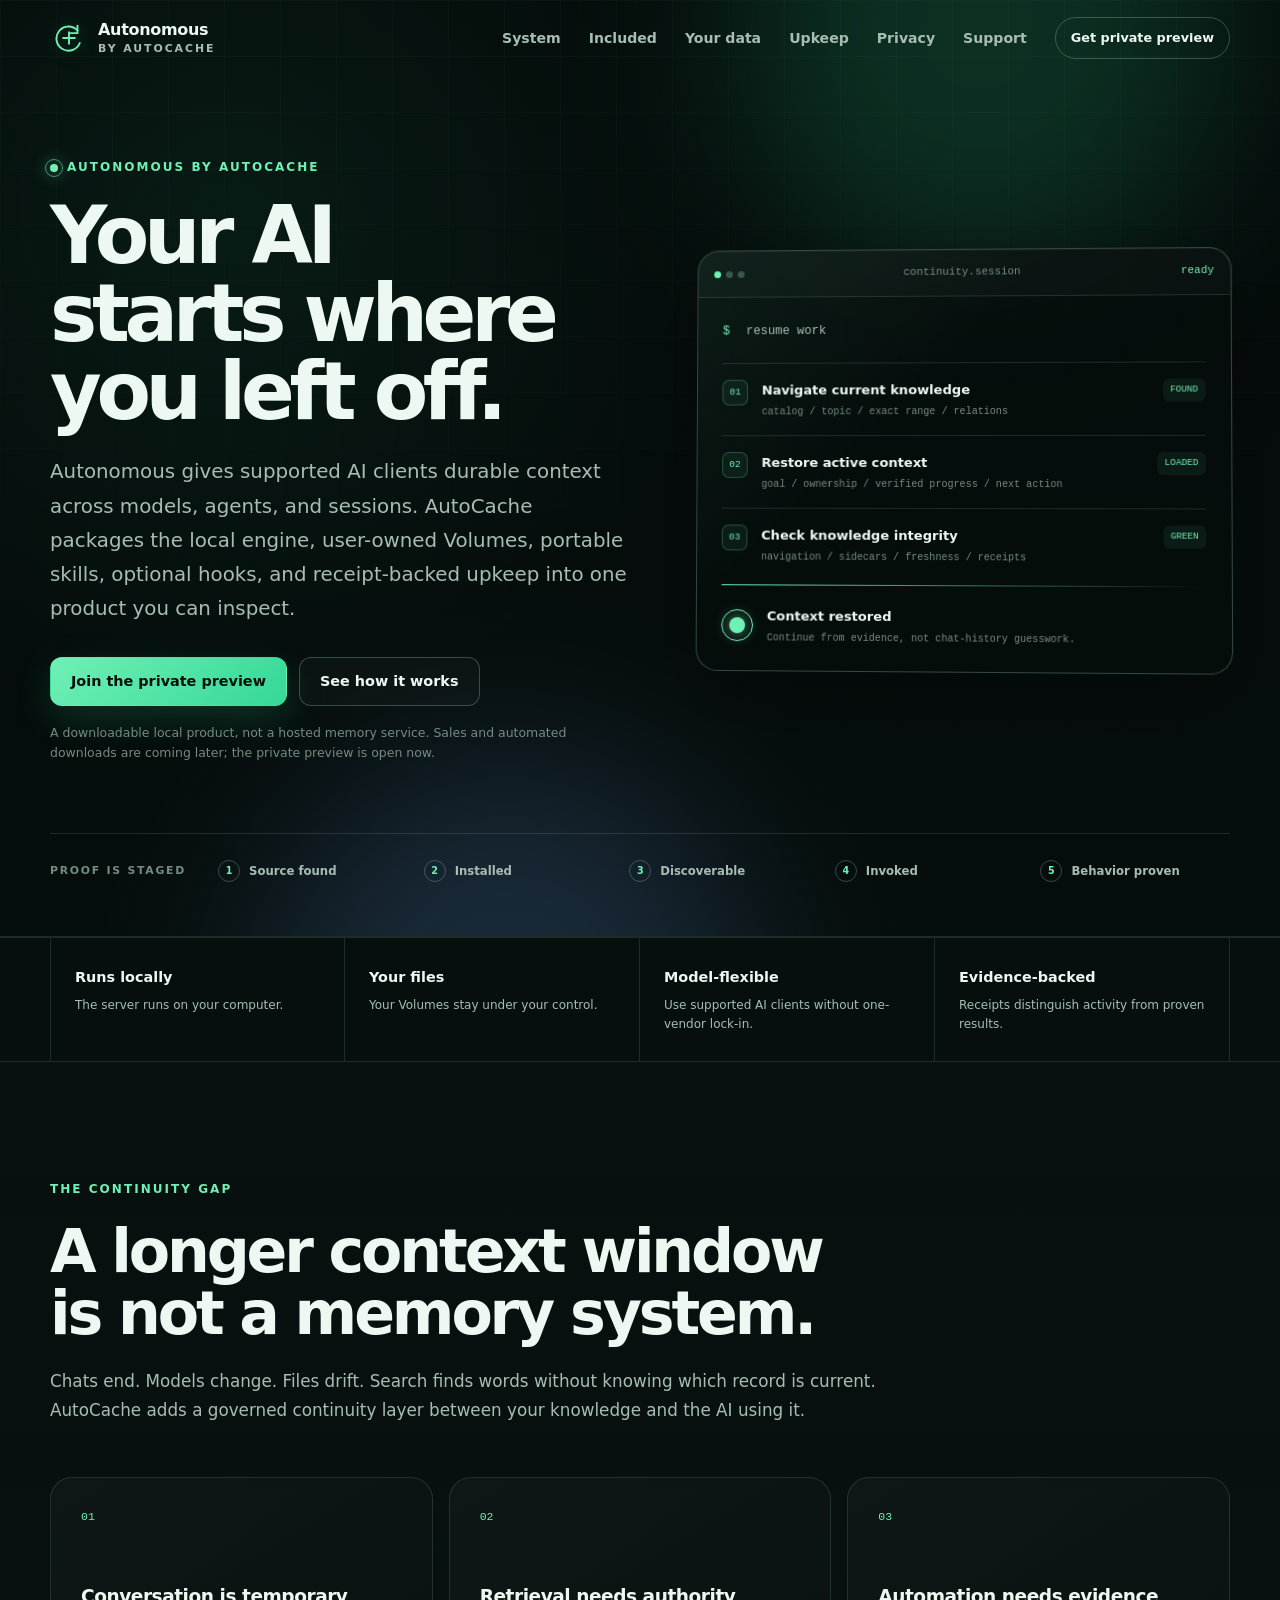
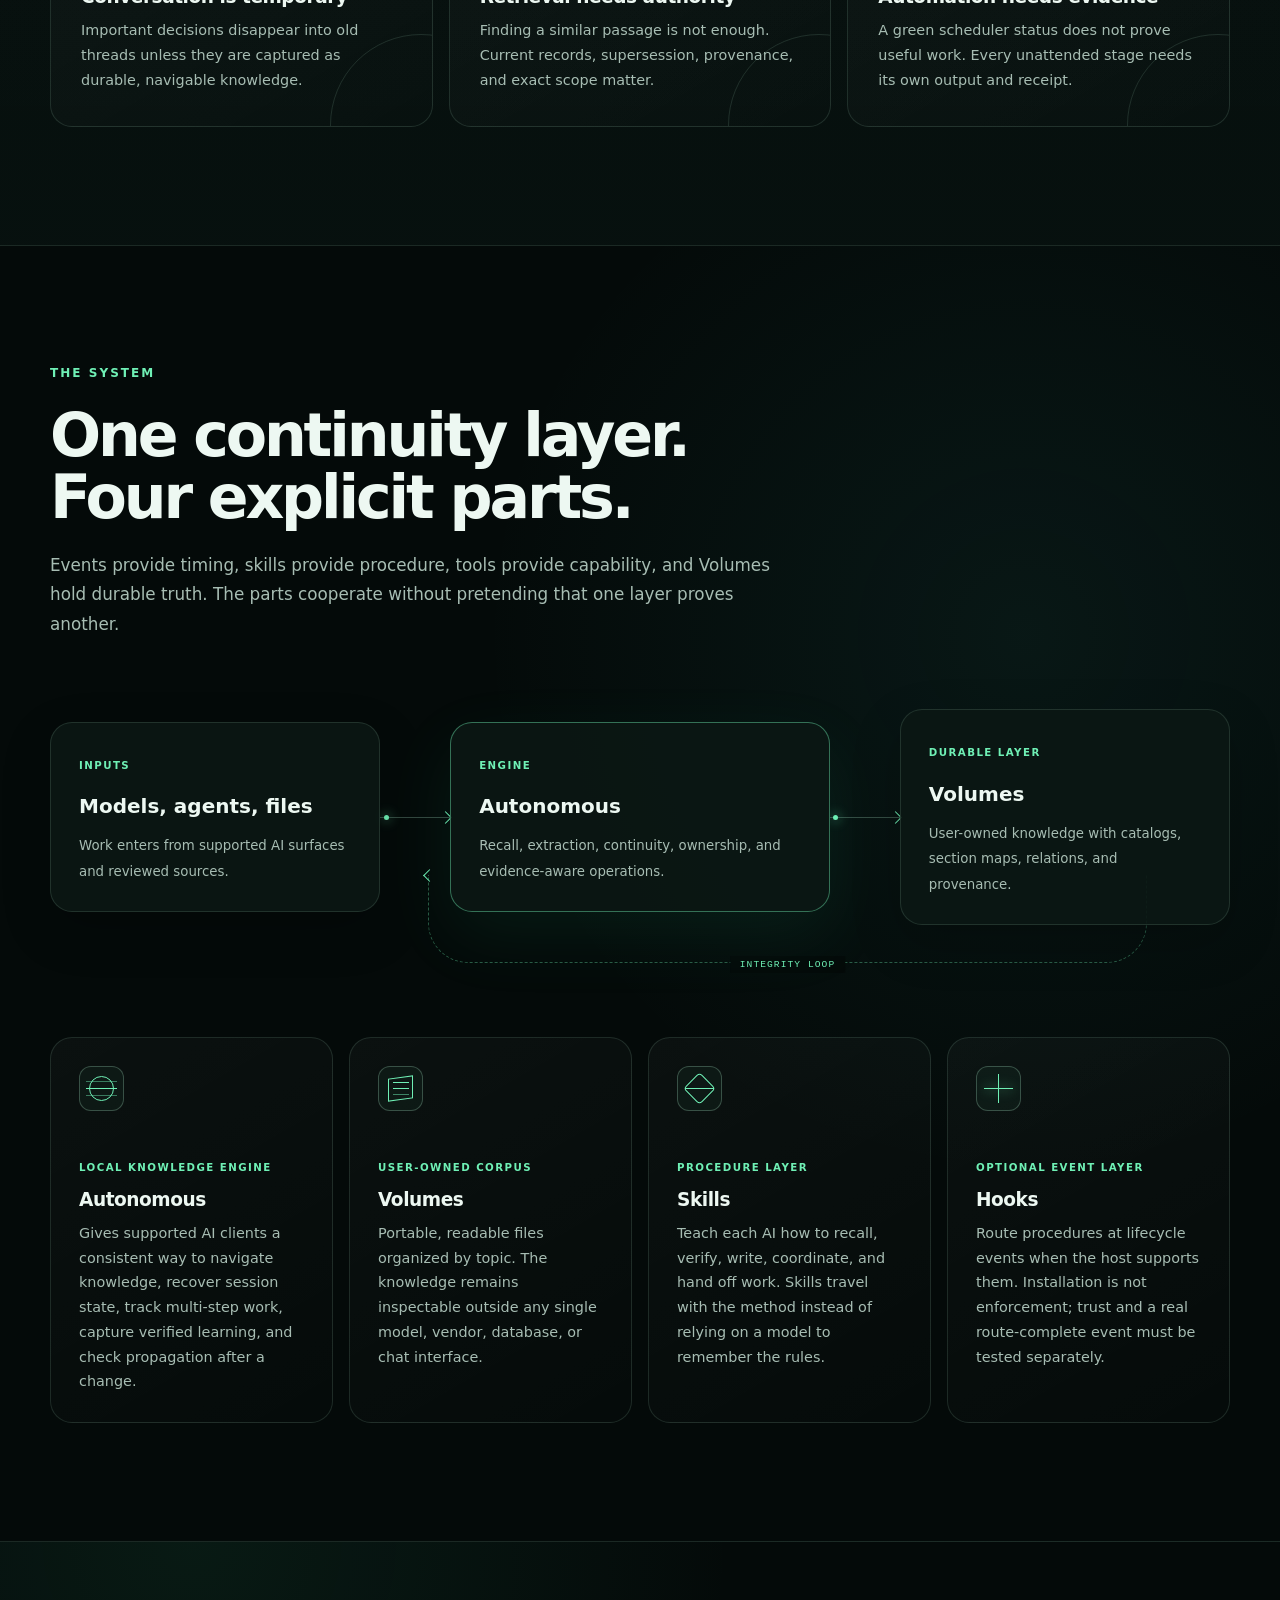
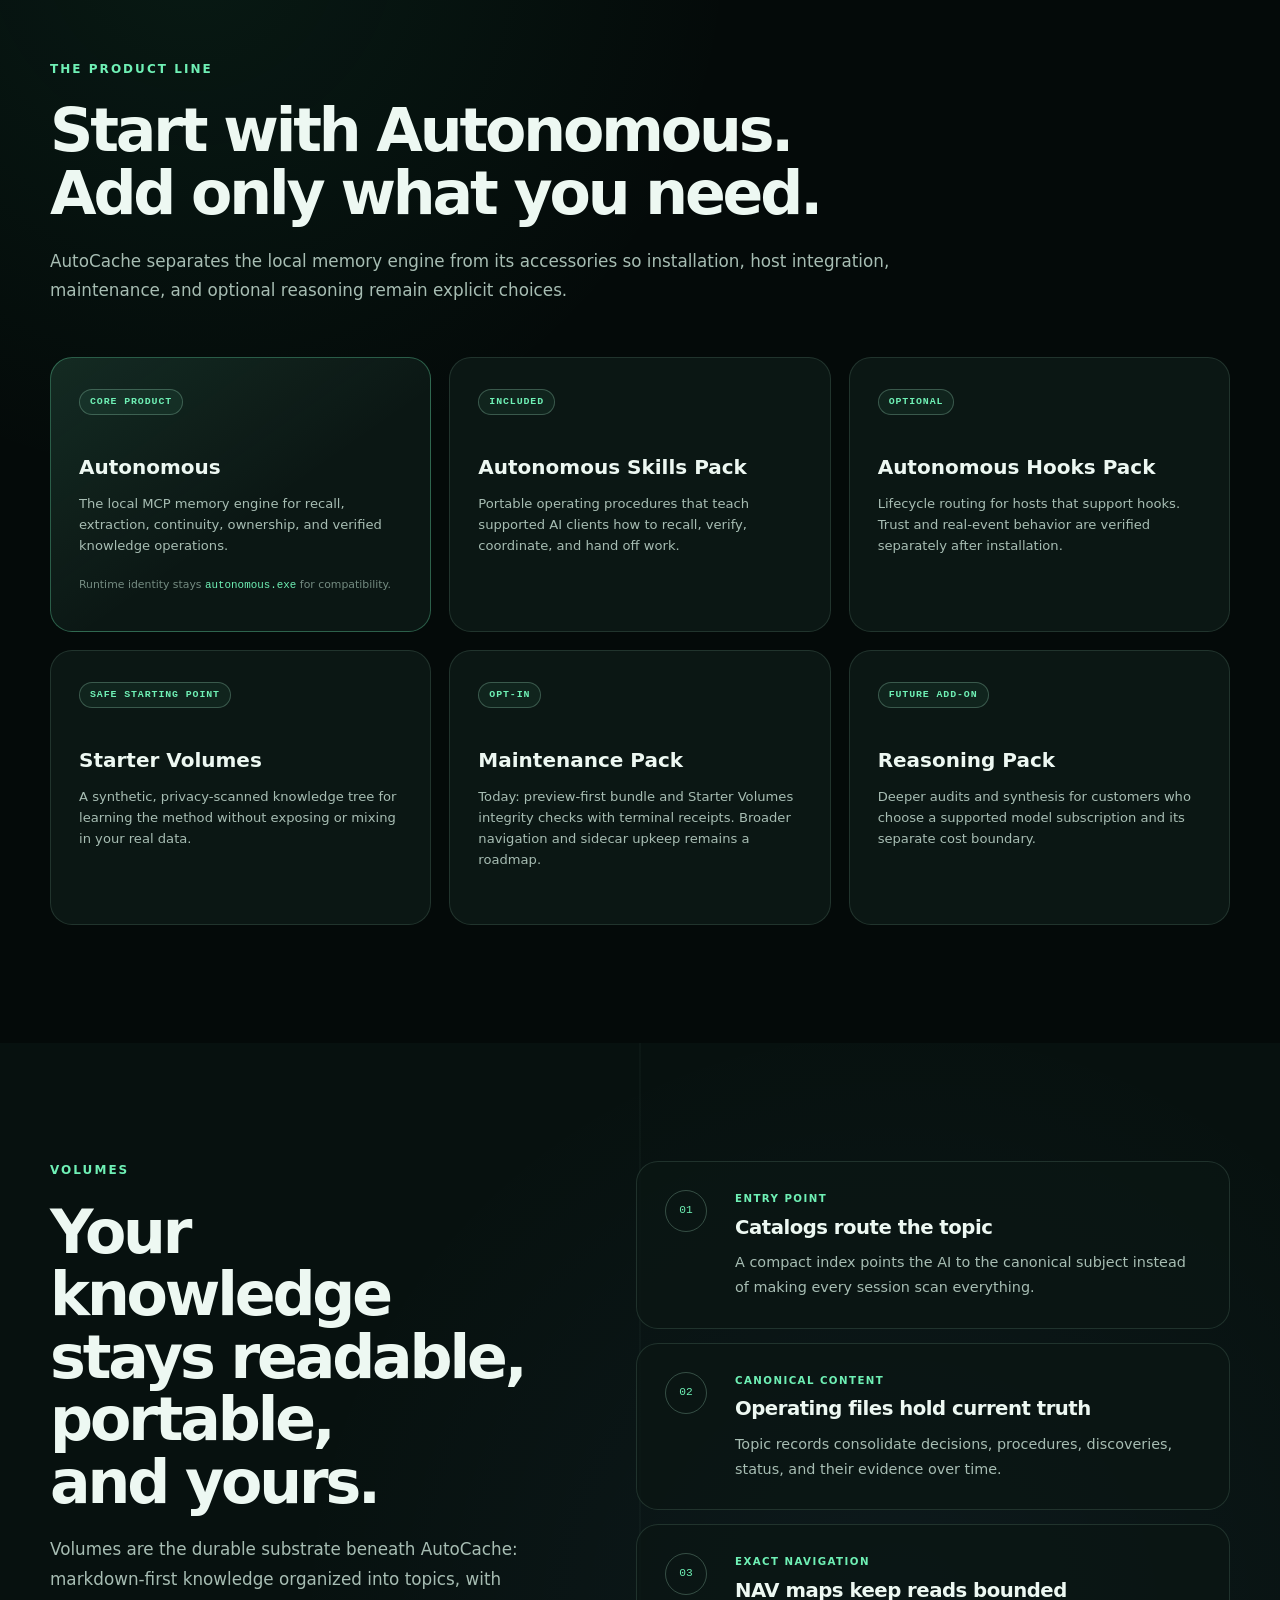
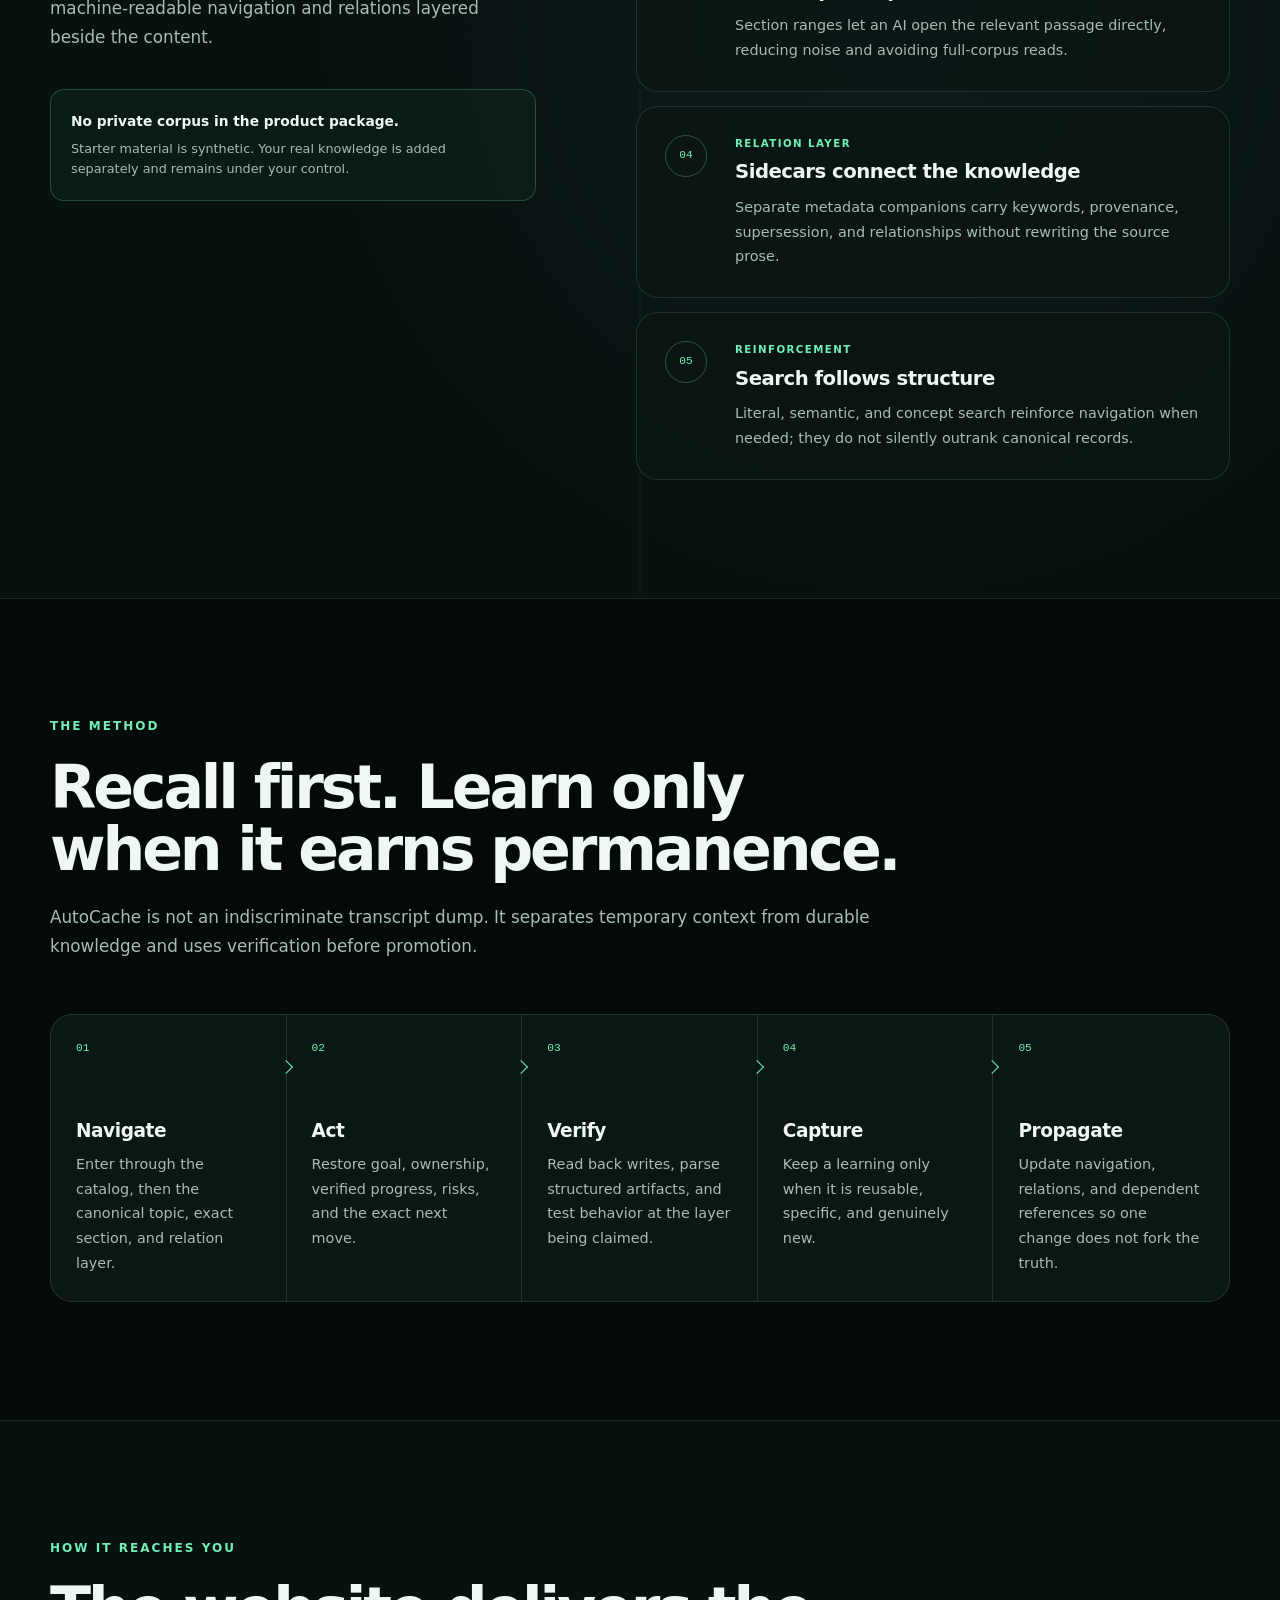
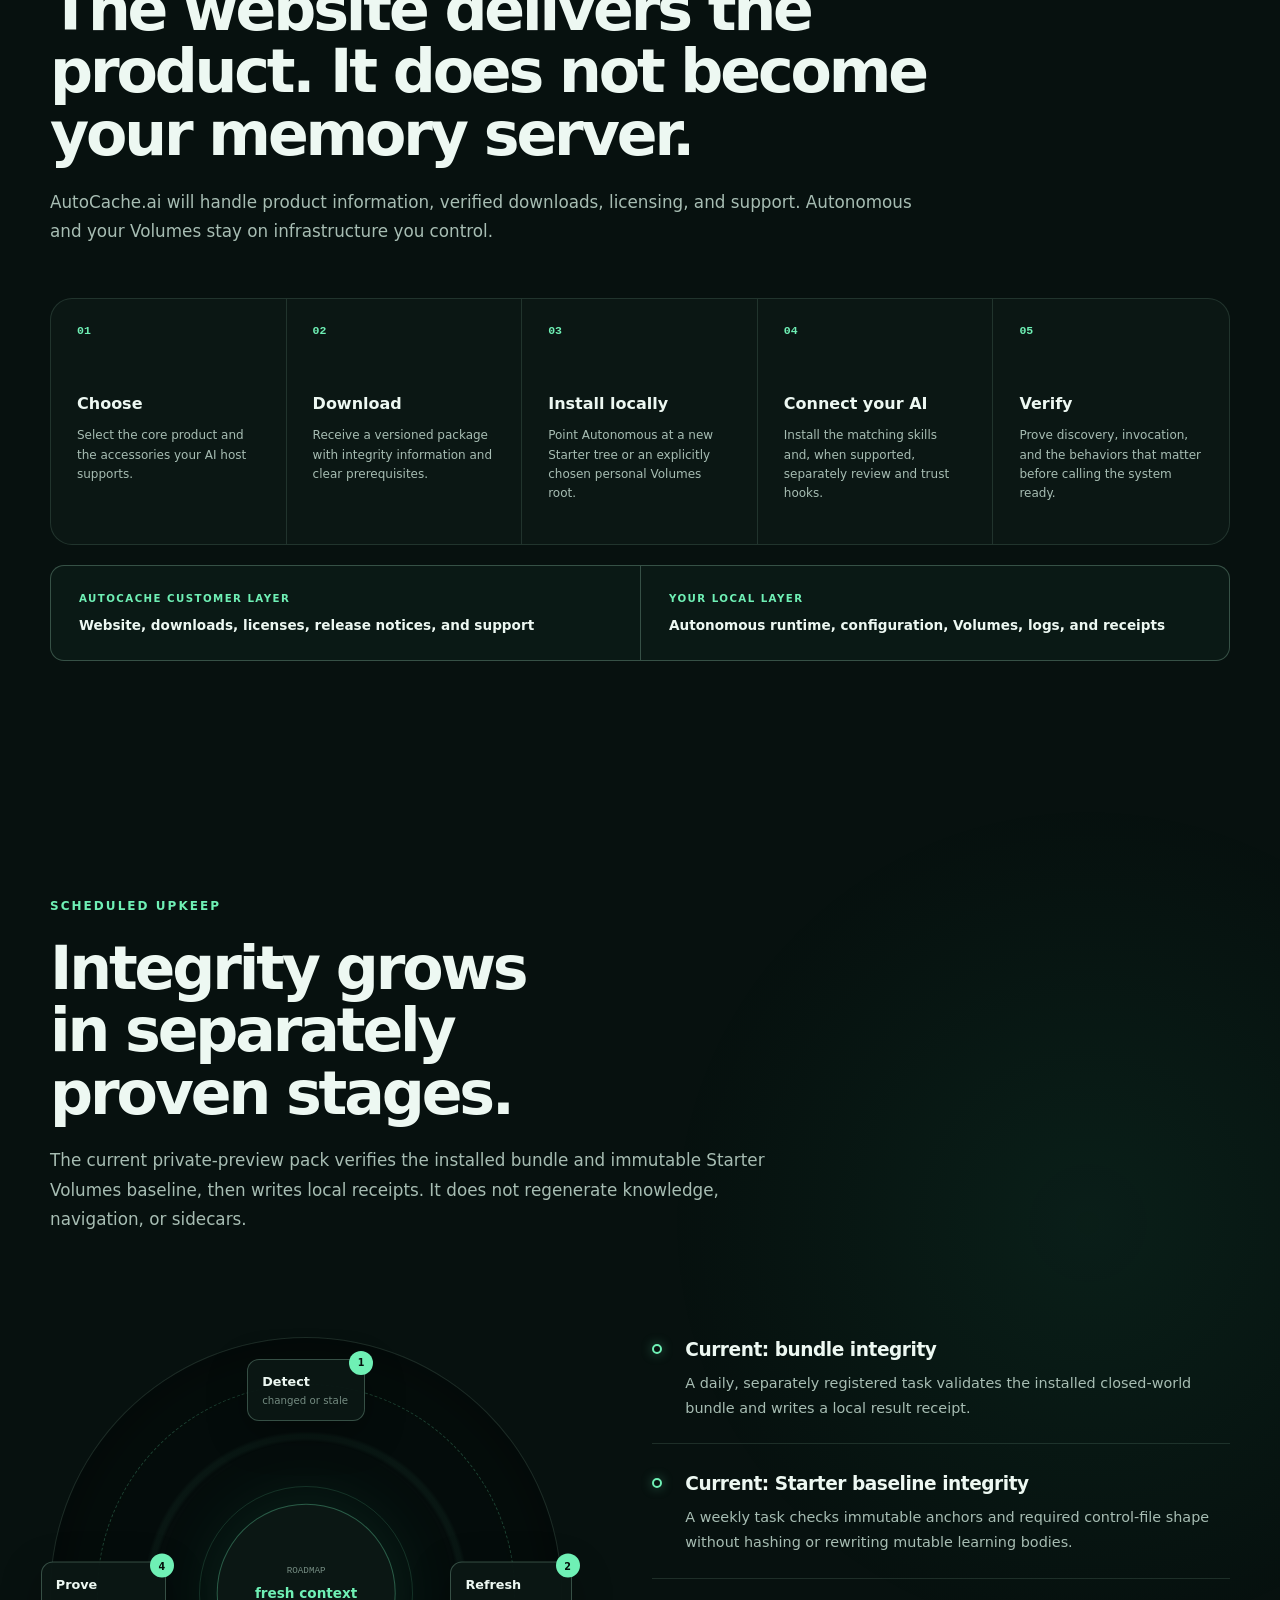
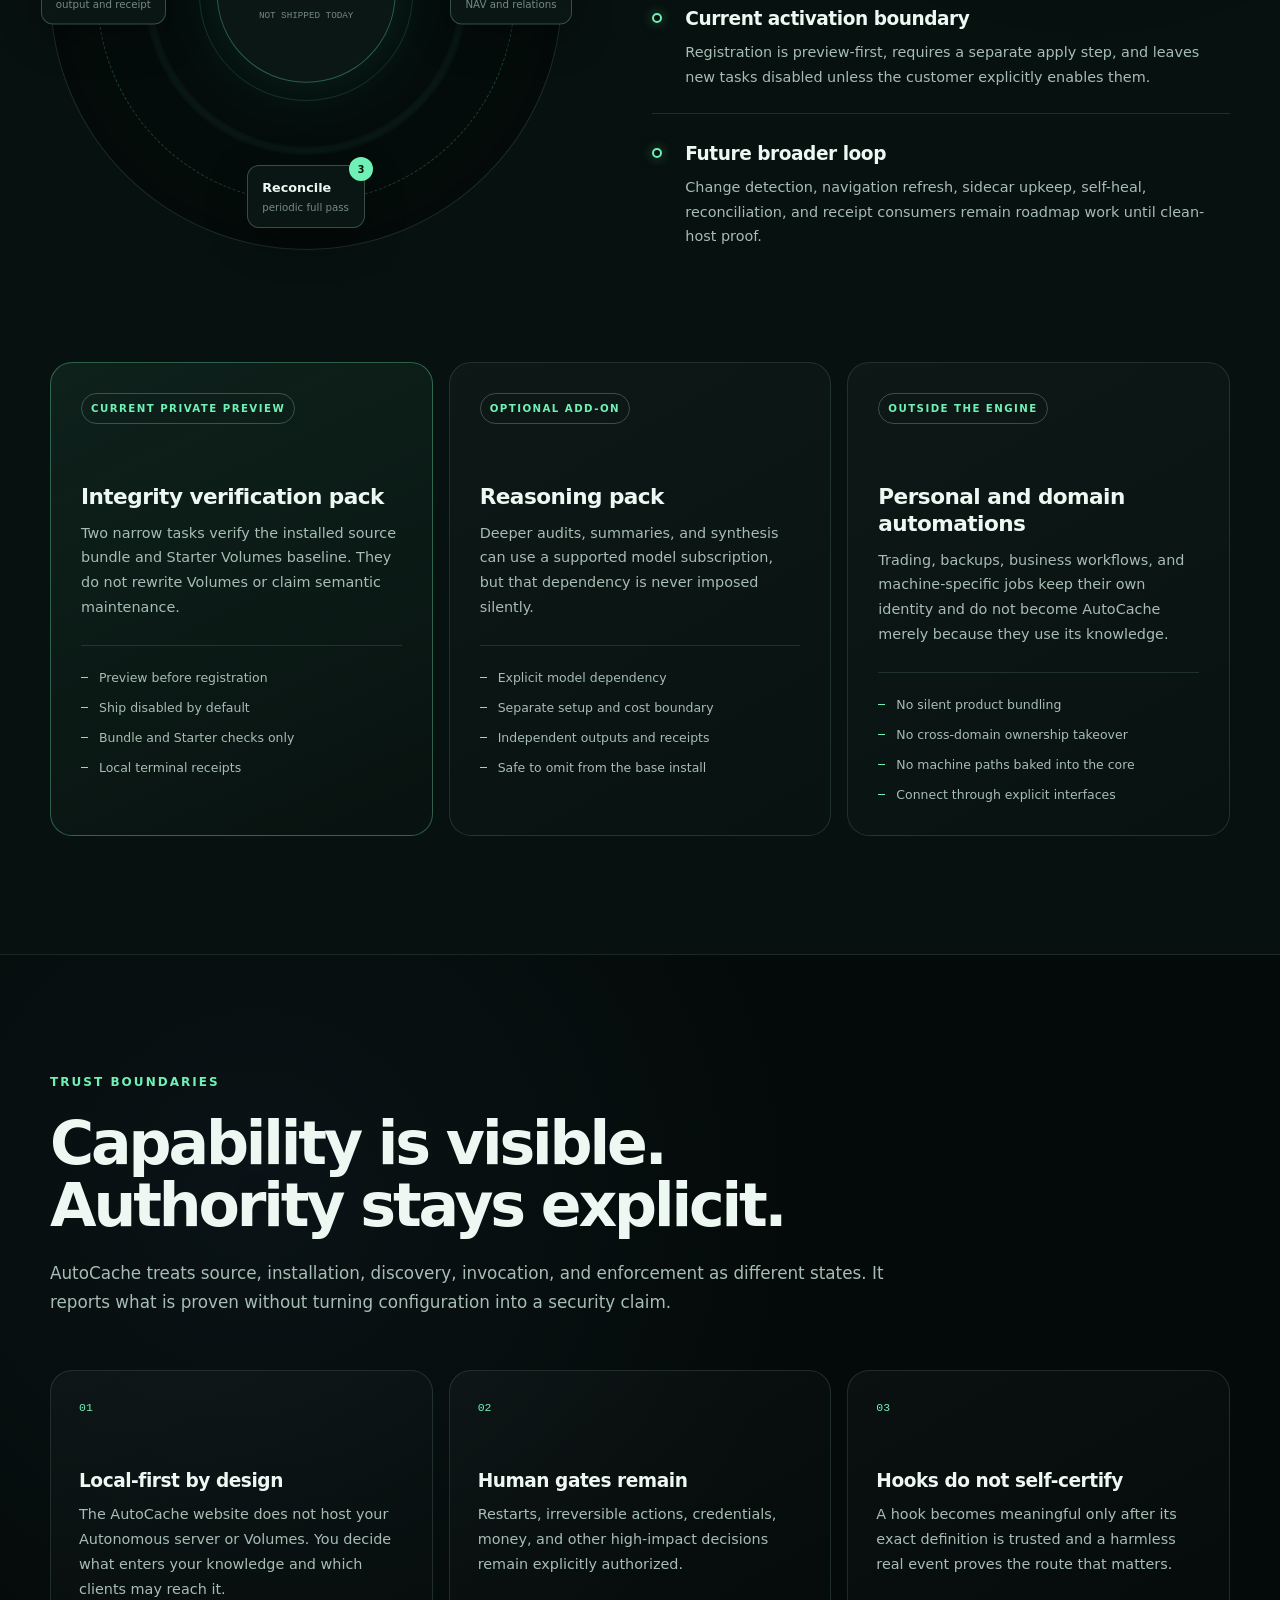
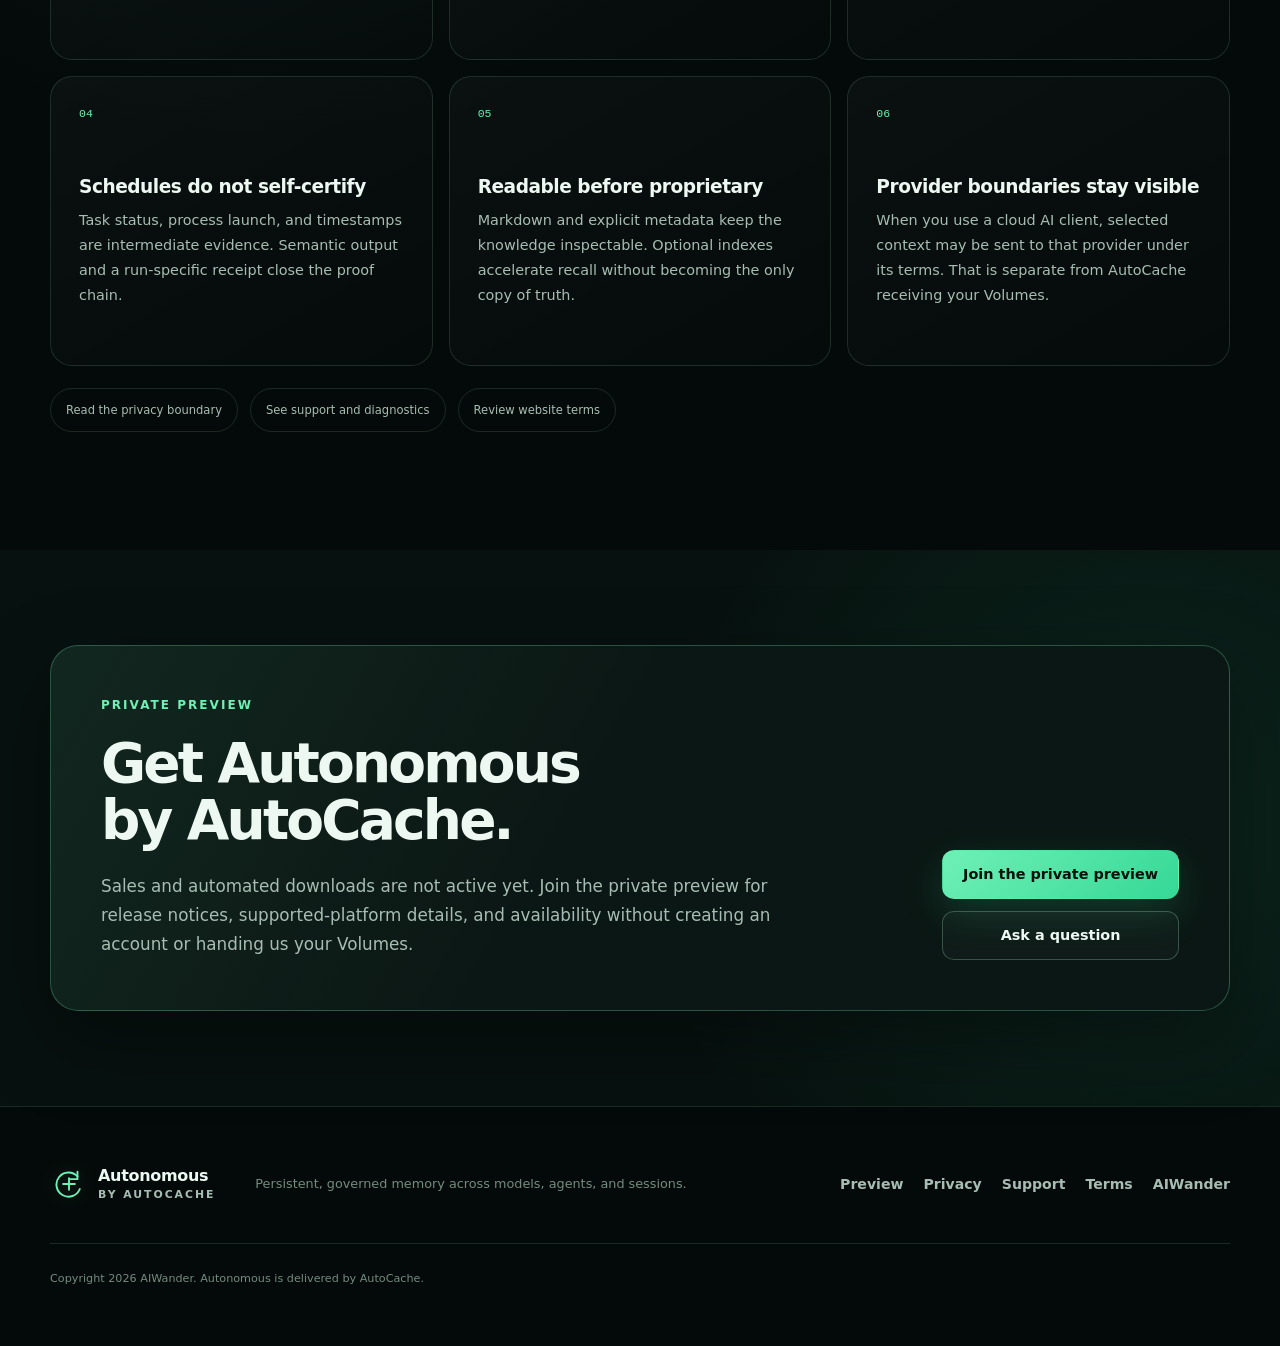
==== public/index.html @ 107c0239 "Serve from public/ so repo files stay off autocache.ai Building from the repo root meant LICENSE, RE" ====
<!doctype html>
<html lang="en">
<head>
  <meta charset="utf-8">
  <meta name="viewport" content="width=device-width, initial-scale=1">
  <meta name="theme-color" content="#07110f">
  <meta name="description" content="Autonomous by AutoCache is a local-first AI memory system with user-owned Volumes, portable skills, optional hooks, and receipt-backed maintenance.">
  <meta property="og:type" content="website">
  <meta property="og:title" content="Autonomous by AutoCache | Your AI starts where you left off">
  <meta property="og:description" content="Downloadable, local-first memory for AI agents, models, and sessions.">
  <meta property="og:url" content="https://autocache.ai/">
  <meta property="og:image" content="https://autocache.ai/social-card.png">
  <meta name="twitter:card" content="summary_large_image">
  <meta name="twitter:title" content="Autonomous by AutoCache">
  <meta name="twitter:description" content="Your AI starts where you left off.">
  <meta name="twitter:image" content="https://autocache.ai/social-card.png">
  <title>Autonomous by AutoCache | Your AI starts where you left off</title>
  <link rel="canonical" href="https://autocache.ai/">
  <link rel="icon" href="/favicon.svg" type="image/svg+xml">
  <link rel="stylesheet" href="/styles.css">
  <script src="/script.js" defer></script>
</head>
<body>
  <a class="skip-link" href="#main">Skip to content</a>

  <header class="site-header" data-header>
    <div class="shell nav-shell">
      <a class="brand" href="#top" aria-label="Autonomous by AutoCache home">
        <svg class="brand-mark" viewBox="0 0 44 44" aria-hidden="true">
          <path d="M31.8 13.2a14 14 0 1 0 2.7 14.6"/>
          <path d="M31.8 7.8v8.6h-8.6"/>
          <path d="M15.2 22h13.6M22 15.2v13.6"/>
        </svg>
        <span class="brand-copy">
          <strong>Autonomous</strong>
          <small>by AutoCache</small>
        </span>
      </a>

      <button class="nav-toggle" type="button" aria-expanded="false" aria-controls="site-nav" data-nav-toggle>
        <span></span><span></span><span></span>
        <span class="sr-only">Open navigation</span>
      </button>

      <nav class="site-nav" id="site-nav" aria-label="Primary navigation" data-nav>
        <a href="#system">System</a>
        <a href="#included">Included</a>
        <a href="#volumes">Your data</a>
        <a href="#upkeep">Upkeep</a>
        <a href="/privacy">Privacy</a>
        <a href="/support">Support</a>
      </nav>

      <a class="nav-cta" href="/start">
        Get private preview
      </a>
    </div>
  </header>

  <main id="main">
    <section class="hero" id="top">
      <div class="hero-glow hero-glow-one"></div>
      <div class="hero-glow hero-glow-two"></div>
      <div class="shell hero-grid">
        <div class="hero-copy">
          <div class="eyebrow"><span class="signal-dot"></span> Autonomous by AutoCache</div>
          <h1>Your AI starts where you left off.</h1>
          <p class="hero-lede">
            Autonomous gives supported AI clients durable context across models, agents, and
            sessions. AutoCache packages the local engine, user-owned Volumes, portable skills,
            optional hooks, and receipt-backed upkeep into one product you can inspect.
          </p>
          <div class="hero-actions">
            <a class="button button-primary" href="/start">Join the private preview</a>
            <a class="button button-secondary" href="#system">See how it works</a>
          </div>
          <p class="microcopy">A downloadable local product, not a hosted memory service. Sales and automated downloads are coming later; the private preview is open now.</p>
        </div>

        <div class="continuity-console" aria-label="Autonomous continuity flow">
          <div class="console-bar">
            <div class="console-dots" aria-hidden="true"><span></span><span></span><span></span></div>
            <span>continuity.session</span>
            <span class="console-state">ready</span>
          </div>
          <div class="console-body">
            <div class="console-command"><span>$</span> resume work</div>
            <div class="console-row">
              <span class="console-check">01</span>
              <div><strong>Navigate current knowledge</strong><small>catalog / topic / exact range / relations</small></div>
              <span class="row-state">found</span>
            </div>
            <div class="console-row">
              <span class="console-check">02</span>
              <div><strong>Restore active context</strong><small>goal / ownership / verified progress / next action</small></div>
              <span class="row-state">loaded</span>
            </div>
            <div class="console-row">
              <span class="console-check">03</span>
              <div><strong>Check knowledge integrity</strong><small>navigation / sidecars / freshness / receipts</small></div>
              <span class="row-state">green</span>
            </div>
            <div class="console-divider"></div>
            <div class="console-result">
              <span class="pulse-ring"></span>
              <div>
                <strong>Context restored</strong>
                <small>Continue from evidence, not chat-history guesswork.</small>
              </div>
            </div>
          </div>
        </div>
      </div>

      <div class="shell proof-strip" aria-label="Activation proof states">
        <span class="proof-label">Proof is staged</span>
        <ol>
          <li><span>1</span>Source found</li>
          <li><span>2</span>Installed</li>
          <li><span>3</span>Discoverable</li>
          <li><span>4</span>Invoked</li>
          <li><span>5</span>Behavior proven</li>
        </ol>
      </div>
    </section>

    <section class="storefront-strip" aria-label="Product boundaries">
      <div class="shell storefront-strip-grid">
        <div><strong>Runs locally</strong><span>The server runs on your computer.</span></div>
        <div><strong>Your files</strong><span>Your Volumes stay under your control.</span></div>
        <div><strong>Model-flexible</strong><span>Use supported AI clients without one-vendor lock-in.</span></div>
        <div><strong>Evidence-backed</strong><span>Receipts distinguish activity from proven results.</span></div>
      </div>
    </section>

    <section class="section problem-section">
      <div class="shell">
        <div class="section-heading section-heading-wide">
          <div class="eyebrow">The continuity gap</div>
          <h2>A longer context window is not a memory system.</h2>
          <p>
            Chats end. Models change. Files drift. Search finds words without knowing which record is current.
            AutoCache adds a governed continuity layer between your knowledge and the AI using it.
          </p>
        </div>

        <div class="three-grid problem-grid">
          <article class="problem-card">
            <span class="card-index">01</span>
            <h3>Conversation is temporary</h3>
            <p>Important decisions disappear into old threads unless they are captured as durable, navigable knowledge.</p>
          </article>
          <article class="problem-card">
            <span class="card-index">02</span>
            <h3>Retrieval needs authority</h3>
            <p>Finding a similar passage is not enough. Current records, supersession, provenance, and exact scope matter.</p>
          </article>
          <article class="problem-card">
            <span class="card-index">03</span>
            <h3>Automation needs evidence</h3>
            <p>A green scheduler status does not prove useful work. Every unattended stage needs its own output and receipt.</p>
          </article>
        </div>
      </div>
    </section>

    <section class="section system-section" id="system">
      <div class="shell">
        <div class="section-heading">
          <div class="eyebrow">The system</div>
          <h2>One continuity layer. Four explicit parts.</h2>
          <p>
            Events provide timing, skills provide procedure, tools provide capability, and Volumes hold durable truth.
            The parts cooperate without pretending that one layer proves another.
          </p>
        </div>

        <div class="system-map" aria-label="AutoCache architecture">
          <div class="system-node node-sources">
            <span class="node-kicker">Inputs</span>
            <strong>Models, agents, files</strong>
            <small>Work enters from supported AI surfaces and reviewed sources.</small>
          </div>
          <div class="flow-arrow" aria-hidden="true"><span></span></div>
          <div class="system-node node-engine">
            <span class="node-kicker">Engine</span>
            <strong>Autonomous</strong>
            <small>Recall, extraction, continuity, ownership, and evidence-aware operations.</small>
          </div>
          <div class="flow-arrow" aria-hidden="true"><span></span></div>
          <div class="system-node node-volumes">
            <span class="node-kicker">Durable layer</span>
            <strong>Volumes</strong>
            <small>User-owned knowledge with catalogs, section maps, relations, and provenance.</small>
          </div>
          <div class="integrity-loop" aria-hidden="true">
            <span>integrity loop</span>
          </div>
        </div>

        <div class="four-grid component-grid">
          <article class="component-card">
            <div class="component-icon icon-engine" aria-hidden="true"></div>
            <span class="meta">Local knowledge engine</span>
            <h3>Autonomous</h3>
            <p>
              Gives supported AI clients a consistent way to navigate knowledge, recover session state,
              track multi-step work, capture verified learning, and check propagation after a change.
            </p>
          </article>
          <article class="component-card">
            <div class="component-icon icon-volume" aria-hidden="true"></div>
            <span class="meta">User-owned corpus</span>
            <h3>Volumes</h3>
            <p>
              Portable, readable files organized by topic. The knowledge remains inspectable outside any
              single model, vendor, database, or chat interface.
            </p>
          </article>
          <article class="component-card">
            <div class="component-icon icon-skill" aria-hidden="true"></div>
            <span class="meta">Procedure layer</span>
            <h3>Skills</h3>
            <p>
              Teach each AI how to recall, verify, write, coordinate, and hand off work. Skills travel with
              the method instead of relying on a model to remember the rules.
            </p>
          </article>
          <article class="component-card">
            <div class="component-icon icon-event" aria-hidden="true"></div>
            <span class="meta">Optional event layer</span>
            <h3>Hooks</h3>
            <p>
              Route procedures at lifecycle events when the host supports them. Installation is not
              enforcement; trust and a real route-complete event must be tested separately.
            </p>
          </article>
        </div>
      </div>
    </section>

    <section class="section included-section" id="included">
      <div class="shell">
        <div class="section-heading section-heading-wide">
          <div class="eyebrow">The product line</div>
          <h2>Start with Autonomous. Add only what you need.</h2>
          <p>
            AutoCache separates the local memory engine from its accessories so installation,
            host integration, maintenance, and optional reasoning remain explicit choices.
          </p>
        </div>

        <div class="product-grid">
          <article class="product-card product-core">
            <span class="product-badge">Core product</span>
            <h3>Autonomous</h3>
            <p>The local MCP memory engine for recall, extraction, continuity, ownership, and verified knowledge operations.</p>
            <small>Runtime identity stays <code>autonomous.exe</code> for compatibility.</small>
          </article>
          <article class="product-card">
            <span class="product-badge">Included</span>
            <h3>Autonomous Skills Pack</h3>
            <p>Portable operating procedures that teach supported AI clients how to recall, verify, coordinate, and hand off work.</p>
          </article>
          <article class="product-card">
            <span class="product-badge">Optional</span>
            <h3>Autonomous Hooks Pack</h3>
            <p>Lifecycle routing for hosts that support hooks. Trust and real-event behavior are verified separately after installation.</p>
          </article>
          <article class="product-card">
            <span class="product-badge">Safe starting point</span>
            <h3>Starter Volumes</h3>
            <p>A synthetic, privacy-scanned knowledge tree for learning the method without exposing or mixing in your real data.</p>
          </article>
          <article class="product-card">
            <span class="product-badge">Opt-in</span>
            <h3>Maintenance Pack</h3>
            <p>Today: preview-first bundle and Starter Volumes integrity checks with terminal receipts. Broader navigation and sidecar upkeep remains a roadmap.</p>
          </article>
          <article class="product-card">
            <span class="product-badge">Future add-on</span>
            <h3>Reasoning Pack</h3>
            <p>Deeper audits and synthesis for customers who choose a supported model subscription and its separate cost boundary.</p>
          </article>
        </div>
      </div>
    </section>

    <section class="section volumes-section" id="volumes">
      <div class="shell split-layout">
        <div class="sticky-copy">
          <div class="eyebrow">Volumes</div>
          <h2>Your knowledge stays readable, portable, and yours.</h2>
          <p>
            Volumes are the durable substrate beneath AutoCache: markdown-first knowledge organized
            into topics, with machine-readable navigation and relations layered beside the content.
          </p>
          <div class="ownership-note">
            <strong>No private corpus in the product package.</strong>
            <span>Starter material is synthetic. Your real knowledge is added separately and remains under your control.</span>
          </div>
        </div>

        <div class="volume-stack">
          <article class="volume-layer">
            <span class="layer-number">01</span>
            <div>
              <span class="meta">Entry point</span>
              <h3>Catalogs route the topic</h3>
              <p>A compact index points the AI to the canonical subject instead of making every session scan everything.</p>
            </div>
          </article>
          <article class="volume-layer">
            <span class="layer-number">02</span>
            <div>
              <span class="meta">Canonical content</span>
              <h3>Operating files hold current truth</h3>
              <p>Topic records consolidate decisions, procedures, discoveries, status, and their evidence over time.</p>
            </div>
          </article>
          <article class="volume-layer">
            <span class="layer-number">03</span>
            <div>
              <span class="meta">Exact navigation</span>
              <h3>NAV maps keep reads bounded</h3>
              <p>Section ranges let an AI open the relevant passage directly, reducing noise and avoiding full-corpus reads.</p>
            </div>
          </article>
          <article class="volume-layer">
            <span class="layer-number">04</span>
            <div>
              <span class="meta">Relation layer</span>
              <h3>Sidecars connect the knowledge</h3>
              <p>Separate metadata companions carry keywords, provenance, supersession, and relationships without rewriting the source prose.</p>
            </div>
          </article>
          <article class="volume-layer">
            <span class="layer-number">05</span>
            <div>
              <span class="meta">Reinforcement</span>
              <h3>Search follows structure</h3>
              <p>Literal, semantic, and concept search reinforce navigation when needed; they do not silently outrank canonical records.</p>
            </div>
          </article>
        </div>
      </div>
    </section>

    <section class="section method-section">
      <div class="shell">
        <div class="section-heading section-heading-wide">
          <div class="eyebrow">The method</div>
          <h2>Recall first. Learn only when it earns permanence.</h2>
          <p>
            AutoCache is not an indiscriminate transcript dump. It separates temporary context from durable
            knowledge and uses verification before promotion.
          </p>
        </div>

        <div class="method-track">
          <article>
            <span>01</span>
            <h3>Navigate</h3>
            <p>Enter through the catalog, then the canonical topic, exact section, and relation layer.</p>
          </article>
          <article>
            <span>02</span>
            <h3>Act</h3>
            <p>Restore goal, ownership, verified progress, risks, and the exact next move.</p>
          </article>
          <article>
            <span>03</span>
            <h3>Verify</h3>
            <p>Read back writes, parse structured artifacts, and test behavior at the layer being claimed.</p>
          </article>
          <article>
            <span>04</span>
            <h3>Capture</h3>
            <p>Keep a learning only when it is reusable, specific, and genuinely new.</p>
          </article>
          <article>
            <span>05</span>
            <h3>Propagate</h3>
            <p>Update navigation, relations, and dependent references so one change does not fork the truth.</p>
          </article>
        </div>
      </div>
    </section>

    <section class="section delivery-section" id="delivery">
      <div class="shell">
        <div class="section-heading section-heading-wide">
          <div class="eyebrow">How it reaches you</div>
          <h2>The website delivers the product. It does not become your memory server.</h2>
          <p>
            AutoCache.ai will handle product information, verified downloads, licensing, and support.
            Autonomous and your Volumes stay on infrastructure you control.
          </p>
        </div>
        <div class="delivery-track">
          <article><span>01</span><h3>Choose</h3><p>Select the core product and the accessories your AI host supports.</p></article>
          <article><span>02</span><h3>Download</h3><p>Receive a versioned package with integrity information and clear prerequisites.</p></article>
          <article><span>03</span><h3>Install locally</h3><p>Point Autonomous at a new Starter tree or an explicitly chosen personal Volumes root.</p></article>
          <article><span>04</span><h3>Connect your AI</h3><p>Install the matching skills and, when supported, separately review and trust hooks.</p></article>
          <article><span>05</span><h3>Verify</h3><p>Prove discovery, invocation, and the behaviors that matter before calling the system ready.</p></article>
        </div>
        <div class="boundary-band">
          <div>
            <span class="meta">AutoCache customer layer</span>
            <strong>Website, downloads, licenses, release notices, and support</strong>
          </div>
          <div>
            <span class="meta">Your local layer</span>
            <strong>Autonomous runtime, configuration, Volumes, logs, and receipts</strong>
          </div>
        </div>
      </div>
    </section>

    <section class="section upkeep-section" id="upkeep">
      <div class="shell">
        <div class="section-heading">
          <div class="eyebrow">Scheduled upkeep</div>
          <h2>Integrity grows in separately proven stages.</h2>
          <p>
            The current private-preview pack verifies the installed bundle and immutable Starter Volumes
            baseline, then writes local receipts. It does not regenerate knowledge, navigation, or sidecars.
          </p>
        </div>

        <div class="upkeep-layout">
          <div class="cycle-visual" aria-label="Roadmap for a detect, repair, verify, and record maintenance cycle">
            <div class="cycle-core">
              <span>Roadmap</span>
              <strong>fresh context</strong>
              <small>not shipped today</small>
            </div>
            <div class="cycle-item cycle-detect"><span>1</span><strong>Detect</strong><small>changed or stale</small></div>
            <div class="cycle-item cycle-refresh"><span>2</span><strong>Refresh</strong><small>NAV and relations</small></div>
            <div class="cycle-item cycle-reconcile"><span>3</span><strong>Reconcile</strong><small>periodic full pass</small></div>
            <div class="cycle-item cycle-prove"><span>4</span><strong>Prove</strong><small>output and receipt</small></div>
          </div>

          <div class="upkeep-list">
            <article>
              <span class="upkeep-marker"></span>
              <div>
                <h3>Current: bundle integrity</h3>
                <p>A daily, separately registered task validates the installed closed-world bundle and writes a local result receipt.</p>
              </div>
            </article>
            <article>
              <span class="upkeep-marker"></span>
              <div>
                <h3>Current: Starter baseline integrity</h3>
                <p>A weekly task checks immutable anchors and required control-file shape without hashing or rewriting mutable learning bodies.</p>
              </div>
            </article>
            <article>
              <span class="upkeep-marker"></span>
              <div>
                <h3>Current activation boundary</h3>
                <p>Registration is preview-first, requires a separate apply step, and leaves new tasks disabled unless the customer explicitly enables them.</p>
              </div>
            </article>
            <article>
              <span class="upkeep-marker"></span>
              <div>
                <h3>Future broader loop</h3>
                <p>Change detection, navigation refresh, sidecar upkeep, self-heal, reconciliation, and receipt consumers remain roadmap work until clean-host proof.</p>
              </div>
            </article>
          </div>
        </div>

        <div class="pack-grid">
          <article class="pack-card pack-core">
            <span class="pack-label">Current private preview</span>
            <h3>Integrity verification pack</h3>
            <p>Two narrow tasks verify the installed source bundle and Starter Volumes baseline. They do not rewrite Volumes or claim semantic maintenance.</p>
            <ul>
              <li>Preview before registration</li>
              <li>Ship disabled by default</li>
              <li>Bundle and Starter checks only</li>
              <li>Local terminal receipts</li>
            </ul>
          </article>
          <article class="pack-card">
            <span class="pack-label">Optional add-on</span>
            <h3>Reasoning pack</h3>
            <p>Deeper audits, summaries, and synthesis can use a supported model subscription, but that dependency is never imposed silently.</p>
            <ul>
              <li>Explicit model dependency</li>
              <li>Separate setup and cost boundary</li>
              <li>Independent outputs and receipts</li>
              <li>Safe to omit from the base install</li>
            </ul>
          </article>
          <article class="pack-card">
            <span class="pack-label">Outside the engine</span>
            <h3>Personal and domain automations</h3>
            <p>Trading, backups, business workflows, and machine-specific jobs keep their own identity and do not become AutoCache merely because they use its knowledge.</p>
            <ul>
              <li>No silent product bundling</li>
              <li>No cross-domain ownership takeover</li>
              <li>No machine paths baked into the core</li>
              <li>Connect through explicit interfaces</li>
            </ul>
          </article>
        </div>
      </div>
    </section>

    <section class="section trust-section" id="trust">
      <div class="shell">
        <div class="section-heading section-heading-wide">
          <div class="eyebrow">Trust boundaries</div>
          <h2>Capability is visible. Authority stays explicit.</h2>
          <p>
            AutoCache treats source, installation, discovery, invocation, and enforcement as different states.
            It reports what is proven without turning configuration into a security claim.
          </p>
        </div>

        <div class="trust-grid">
          <article class="trust-card">
            <span class="trust-number">01</span>
            <h3>Local-first by design</h3>
            <p>The AutoCache website does not host your Autonomous server or Volumes. You decide what enters your knowledge and which clients may reach it.</p>
          </article>
          <article class="trust-card">
            <span class="trust-number">02</span>
            <h3>Human gates remain</h3>
            <p>Restarts, irreversible actions, credentials, money, and other high-impact decisions remain explicitly authorized.</p>
          </article>
          <article class="trust-card">
            <span class="trust-number">03</span>
            <h3>Hooks do not self-certify</h3>
            <p>A hook becomes meaningful only after its exact definition is trusted and a harmless real event proves the route that matters.</p>
          </article>
          <article class="trust-card">
            <span class="trust-number">04</span>
            <h3>Schedules do not self-certify</h3>
            <p>Task status, process launch, and timestamps are intermediate evidence. Semantic output and a run-specific receipt close the proof chain.</p>
          </article>
          <article class="trust-card">
            <span class="trust-number">05</span>
            <h3>Readable before proprietary</h3>
            <p>Markdown and explicit metadata keep the knowledge inspectable. Optional indexes accelerate recall without becoming the only copy of truth.</p>
          </article>
          <article class="trust-card">
            <span class="trust-number">06</span>
            <h3>Provider boundaries stay visible</h3>
            <p>When you use a cloud AI client, selected context may be sent to that provider under its terms. That is separate from AutoCache receiving your Volumes.</p>
          </article>
        </div>
        <div class="trust-links" aria-label="Customer policies">
          <a href="/privacy">Read the privacy boundary</a>
          <a href="/support">See support and diagnostics</a>
          <a href="/terms">Review website terms</a>
        </div>
      </div>
    </section>

    <section class="section access-section" id="access">
      <div class="shell access-card">
        <div>
          <div class="eyebrow">Private preview</div>
          <h2>Get Autonomous by AutoCache.</h2>
          <p>
            Sales and automated downloads are not active yet. Join the private preview for release notices,
            supported-platform details, and availability without creating an account or handing us your Volumes.
          </p>
        </div>
        <div class="access-actions">
          <a class="button button-primary" href="/start">Join the private preview</a>
          <a class="button button-secondary" href="mailto:contact@aiwander.ai?subject=Autonomous%20by%20AutoCache%20question">Ask a question</a>
        </div>
      </div>
    </section>
  </main>

  <footer class="site-footer">
    <div class="shell footer-grid">
      <a class="brand footer-brand" href="#top" aria-label="Autonomous by AutoCache home">
        <svg class="brand-mark" viewBox="0 0 44 44" aria-hidden="true">
          <path d="M31.8 13.2a14 14 0 1 0 2.7 14.6"/>
          <path d="M31.8 7.8v8.6h-8.6"/>
          <path d="M15.2 22h13.6M22 15.2v13.6"/>
        </svg>
        <span class="brand-copy"><strong>Autonomous</strong><small>by AutoCache</small></span>
      </a>
      <p>Persistent, governed memory across models, agents, and sessions.</p>
      <div class="footer-links">
        <a href="/start">Preview</a>
        <a href="/privacy">Privacy</a>
        <a href="/support">Support</a>
        <a href="/terms">Terms</a>
        <a href="https://aiwander.ai" target="_blank" rel="noopener">AIWander</a>
      </div>
      <small class="copyright">Copyright <span data-year>2026</span> AIWander. Autonomous is delivered by AutoCache.</small>
    </div>
  </footer>
</body>
</html>
---- styles.css ----
:root {
  --bg: #07110f;
  --bg-deep: #040a09;
  --surface: #0b1714;
  --surface-raised: #10201c;
  --surface-soft: #132720;
  --line: rgba(168, 224, 199, 0.14);
  --line-strong: rgba(168, 224, 199, 0.28);
  --text: #edf8f2;
  --muted: #a7bdb3;
  --faint: #748b81;
  --mint: #6ff0b5;
  --mint-strong: #35d897;
  --teal: #3ecfc1;
  --blue: #76a9ff;
  --amber: #e8c875;
  --danger: #ff8f83;
  --shadow: 0 28px 80px rgba(0, 0, 0, 0.35);
  --radius: 22px;
  --radius-sm: 14px;
  --shell: 1180px;
}

* {
  box-sizing: border-box;
}

html {
  scroll-behavior: smooth;
  scroll-padding-top: 96px;
}

body {
  margin: 0;
  min-width: 320px;
  color: var(--text);
  background:
    radial-gradient(circle at 18% 2%, rgba(53, 216, 151, 0.08), transparent 32rem),
    linear-gradient(180deg, var(--bg-deep), var(--bg) 18%, var(--bg));
  font-family: Inter, ui-sans-serif, system-ui, -apple-system, BlinkMacSystemFont, "Segoe UI", sans-serif;
  font-size: 16px;
  line-height: 1.6;
  -webkit-font-smoothing: antialiased;
  text-rendering: optimizeLegibility;
}

body.nav-open {
  overflow: hidden;
}

a {
  color: inherit;
  text-decoration: none;
}

button,
a {
  -webkit-tap-highlight-color: transparent;
}

button,
input {
  font: inherit;
}

p,
h1,
h2,
h3 {
  margin-top: 0;
}

p:last-child {
  margin-bottom: 0;
}

.shell {
  width: min(calc(100% - 40px), var(--shell));
  margin-inline: auto;
}

.sr-only {
  position: absolute;
  width: 1px;
  height: 1px;
  padding: 0;
  margin: -1px;
  overflow: hidden;
  clip: rect(0, 0, 0, 0);
  white-space: nowrap;
  border: 0;
}

.skip-link {
  position: fixed;
  z-index: 1000;
  top: 10px;
  left: 10px;
  padding: 10px 14px;
  color: #03100b;
  background: var(--mint);
  border-radius: 8px;
  transform: translateY(-150%);
  transition: transform 160ms ease;
}

.skip-link:focus {
  transform: translateY(0);
}

.site-header {
  position: fixed;
  z-index: 100;
  inset: 0 0 auto;
  border-bottom: 1px solid transparent;
  transition: background 180ms ease, border-color 180ms ease, backdrop-filter 180ms ease;
}

.site-header.is-scrolled {
  background: rgba(4, 10, 9, 0.82);
  border-color: var(--line);
  backdrop-filter: blur(18px);
}

.nav-shell {
  min-height: 76px;
  display: flex;
  align-items: center;
  gap: 28px;
}

.brand {
  display: inline-flex;
  align-items: center;
  gap: 10px;
  flex: 0 0 auto;
}

.brand-mark {
  width: 38px;
  height: 38px;
  fill: none;
  stroke: var(--mint);
  stroke-width: 2.2;
  stroke-linecap: round;
  stroke-linejoin: round;
  filter: drop-shadow(0 0 10px rgba(111, 240, 181, 0.22));
}

.brand-copy {
  display: grid;
  line-height: 1.05;
}

.brand-copy strong {
  font-size: 1rem;
  letter-spacing: -0.02em;
}

.brand-copy small {
  margin-top: 4px;
  color: var(--muted);
  font-size: 0.68rem;
  font-weight: 700;
  letter-spacing: 0.18em;
  text-transform: uppercase;
}

.site-nav {
  display: flex;
  align-items: center;
  justify-content: center;
  gap: 28px;
  margin-left: auto;
}

.site-nav a,
.footer-links a {
  color: var(--muted);
  font-size: 0.88rem;
  font-weight: 650;
  transition: color 150ms ease;
}

.site-nav a:hover,
.site-nav a:focus-visible,
.footer-links a:hover,
.footer-links a:focus-visible {
  color: var(--mint);
}

.nav-cta {
  padding: 10px 15px;
  border: 1px solid var(--line-strong);
  border-radius: 999px;
  color: var(--text);
  font-size: 0.8rem;
  font-weight: 750;
  transition: border-color 150ms ease, background 150ms ease, transform 150ms ease;
}

.nav-cta:hover,
.nav-cta:focus-visible {
  background: rgba(111, 240, 181, 0.08);
  border-color: rgba(111, 240, 181, 0.48);
  transform: translateY(-1px);
}

.nav-toggle {
  display: none;
  width: 42px;
  height: 42px;
  margin-left: auto;
  padding: 10px;
  border: 1px solid var(--line);
  border-radius: 10px;
  color: var(--text);
  background: var(--surface);
  cursor: pointer;
}

.nav-toggle span:not(.sr-only) {
  display: block;
  width: 100%;
  height: 2px;
  margin: 4px 0;
  background: currentColor;
  border-radius: 2px;
  transition: transform 160ms ease, opacity 160ms ease;
}

.nav-toggle[aria-expanded="true"] span:nth-child(1) {
  transform: translateY(6px) rotate(45deg);
}

.nav-toggle[aria-expanded="true"] span:nth-child(2) {
  opacity: 0;
}

.nav-toggle[aria-expanded="true"] span:nth-child(3) {
  transform: translateY(-6px) rotate(-45deg);
}

.hero {
  position: relative;
  overflow: hidden;
  padding: 158px 0 54px;
  border-bottom: 1px solid var(--line);
}

.hero::before {
  content: "";
  position: absolute;
  inset: 0;
  pointer-events: none;
  background-image:
    linear-gradient(rgba(130, 200, 169, 0.035) 1px, transparent 1px),
    linear-gradient(90deg, rgba(130, 200, 169, 0.035) 1px, transparent 1px);
  background-size: 56px 56px;
  mask-image: linear-gradient(to bottom, black, transparent 84%);
}

.hero-glow {
  position: absolute;
  width: 500px;
  height: 500px;
  border-radius: 50%;
  filter: blur(90px);
  opacity: 0.18;
  pointer-events: none;
}

.hero-glow-one {
  top: -220px;
  right: 4%;
  background: var(--mint-strong);
}

.hero-glow-two {
  bottom: -320px;
  left: 20%;
  background: var(--blue);
}

.hero-grid {
  position: relative;
  display: grid;
  grid-template-columns: minmax(0, 1.04fr) minmax(420px, 0.96fr);
  align-items: center;
  gap: 64px;
}

.eyebrow {
  display: flex;
  align-items: center;
  gap: 9px;
  margin-bottom: 20px;
  color: var(--mint);
  font-size: 0.75rem;
  font-weight: 800;
  letter-spacing: 0.17em;
  text-transform: uppercase;
}

.signal-dot {
  position: relative;
  width: 8px;
  height: 8px;
  background: var(--mint);
  border-radius: 50%;
  box-shadow: 0 0 18px var(--mint);
}

.signal-dot::after {
  content: "";
  position: absolute;
  inset: -5px;
  border: 1px solid rgba(111, 240, 181, 0.55);
  border-radius: 50%;
  animation: signal 2.2s ease-out infinite;
}

@keyframes signal {
  0% { opacity: 1; transform: scale(0.5); }
  70%, 100% { opacity: 0; transform: scale(1.45); }
}

.hero h1 {
  max-width: 720px;
  margin-bottom: 25px;
  font-size: clamp(3.3rem, 6.2vw, 6.4rem);
  line-height: 0.98;
  letter-spacing: -0.067em;
  text-wrap: balance;
}

.hero-lede {
  max-width: 660px;
  margin-bottom: 31px;
  color: var(--muted);
  font-size: clamp(1.05rem, 1.55vw, 1.24rem);
  line-height: 1.72;
}

.hero-actions,
.access-actions {
  display: flex;
  flex-wrap: wrap;
  gap: 12px;
}

.button {
  display: inline-flex;
  min-height: 48px;
  align-items: center;
  justify-content: center;
  padding: 12px 20px;
  border: 1px solid var(--line-strong);
  border-radius: 12px;
  font-size: 0.9rem;
  font-weight: 780;
  transition: transform 150ms ease, background 150ms ease, border-color 150ms ease, box-shadow 150ms ease;
}

.button:hover,
.button:focus-visible {
  transform: translateY(-2px);
}

.button-primary {
  color: #04100b;
  background: linear-gradient(135deg, var(--mint), var(--mint-strong));
  border-color: transparent;
  box-shadow: 0 14px 38px rgba(53, 216, 151, 0.18);
}

.button-primary:hover,
.button-primary:focus-visible {
  box-shadow: 0 18px 46px rgba(53, 216, 151, 0.27);
}

.button-secondary {
  background: rgba(255, 255, 255, 0.025);
}

.button-secondary:hover,
.button-secondary:focus-visible {
  background: rgba(111, 240, 181, 0.07);
  border-color: rgba(111, 240, 181, 0.42);
}

.microcopy {
  margin-top: 17px;
  color: var(--faint);
  font-size: 0.78rem;
}

.continuity-console {
  position: relative;
  overflow: hidden;
  border: 1px solid var(--line-strong);
  border-radius: var(--radius);
  background: rgba(5, 13, 11, 0.82);
  box-shadow: var(--shadow), inset 0 1px rgba(255, 255, 255, 0.04);
  transform: perspective(1000px) rotateY(-2deg) rotateX(1deg);
}

.continuity-console::after {
  content: "";
  position: absolute;
  inset: 0;
  pointer-events: none;
  background: linear-gradient(135deg, rgba(111, 240, 181, 0.07), transparent 38%);
}

.console-bar {
  display: grid;
  grid-template-columns: 1fr auto 1fr;
  align-items: center;
  min-height: 47px;
  padding: 0 16px;
  color: var(--faint);
  border-bottom: 1px solid var(--line);
  background: rgba(255, 255, 255, 0.02);
  font-family: "SFMono-Regular", Consolas, "Liberation Mono", monospace;
  font-size: 0.68rem;
}

.console-dots {
  display: flex;
  gap: 5px;
}

.console-dots span {
  width: 7px;
  height: 7px;
  background: var(--line-strong);
  border-radius: 50%;
}

.console-dots span:first-child {
  background: var(--mint);
}

.console-state {
  justify-self: end;
  color: var(--mint);
}

.console-body {
  position: relative;
  z-index: 1;
  padding: 25px;
}

.console-command {
  margin-bottom: 21px;
  color: var(--muted);
  font-family: "SFMono-Regular", Consolas, "Liberation Mono", monospace;
  font-size: 0.77rem;
}

.console-command span {
  margin-right: 9px;
  color: var(--mint);
}

.console-row {
  display: grid;
  grid-template-columns: 28px 1fr auto;
  align-items: start;
  gap: 12px;
  padding: 16px 0;
  border-top: 1px solid var(--line);
}

.console-row strong,
.console-result strong {
  display: block;
  font-size: 0.82rem;
}

.console-row small,
.console-result small {
  display: block;
  margin-top: 4px;
  color: var(--faint);
  font-family: "SFMono-Regular", Consolas, "Liberation Mono", monospace;
  font-size: 0.63rem;
  line-height: 1.5;
}

.console-check {
  display: grid;
  width: 26px;
  height: 26px;
  place-items: center;
  color: var(--mint);
  border: 1px solid rgba(111, 240, 181, 0.25);
  border-radius: 7px;
  background: rgba(111, 240, 181, 0.06);
  font-family: "SFMono-Regular", Consolas, monospace;
  font-size: 0.6rem;
}

.row-state {
  padding: 4px 7px;
  color: var(--mint);
  background: rgba(111, 240, 181, 0.06);
  border-radius: 6px;
  font-family: "SFMono-Regular", Consolas, monospace;
  font-size: 0.58rem;
  text-transform: uppercase;
}

.console-divider {
  height: 1px;
  margin: 4px 0 20px;
  background: linear-gradient(90deg, var(--mint), transparent);
}

.console-result {
  display: flex;
  align-items: center;
  gap: 14px;
}

.pulse-ring {
  position: relative;
  width: 32px;
  height: 32px;
  flex: 0 0 auto;
  border: 1px solid var(--mint);
  border-radius: 50%;
}

.pulse-ring::before {
  content: "";
  position: absolute;
  inset: 7px;
  background: var(--mint);
  border-radius: 50%;
  box-shadow: 0 0 16px rgba(111, 240, 181, 0.7);
}

.proof-strip {
  position: relative;
  display: flex;
  align-items: center;
  gap: 32px;
  margin-top: 70px;
  padding-top: 26px;
  border-top: 1px solid var(--line);
}

.proof-label {
  flex: 0 0 auto;
  color: var(--faint);
  font-size: 0.68rem;
  font-weight: 800;
  letter-spacing: 0.16em;
  text-transform: uppercase;
}

.proof-strip ol {
  display: grid;
  grid-template-columns: repeat(5, 1fr);
  width: 100%;
  gap: 16px;
  margin: 0;
  padding: 0;
  list-style: none;
}

.proof-strip li {
  display: flex;
  align-items: center;
  gap: 9px;
  color: var(--muted);
  font-size: 0.73rem;
  font-weight: 650;
}

.proof-strip li span {
  display: grid;
  width: 22px;
  height: 22px;
  place-items: center;
  color: var(--mint);
  border: 1px solid var(--line-strong);
  border-radius: 50%;
  font-size: 0.6rem;
}

.section {
  position: relative;
  padding: 118px 0;
}

.section-heading {
  max-width: 720px;
  margin-bottom: 52px;
}

.section-heading-wide {
  max-width: 880px;
}

.section-heading h2,
.sticky-copy h2,
.access-card h2 {
  margin-bottom: 22px;
  font-size: clamp(2.25rem, 4.7vw, 4.6rem);
  line-height: 1.04;
  letter-spacing: -0.052em;
  text-wrap: balance;
}

.section-heading p,
.sticky-copy > p,
.access-card p {
  color: var(--muted);
  font-size: 1.05rem;
  line-height: 1.75;
}

.problem-section {
  background: linear-gradient(180deg, rgba(255,255,255,0.012), transparent);
}

.three-grid,
.four-grid {
  display: grid;
  gap: 16px;
}

.three-grid {
  grid-template-columns: repeat(3, 1fr);
}

.four-grid {
  grid-template-columns: repeat(4, 1fr);
}

.problem-card,
.component-card,
.pack-card,
.trust-card {
  position: relative;
  overflow: hidden;
  border: 1px solid var(--line);
  border-radius: var(--radius);
  background: linear-gradient(150deg, rgba(255,255,255,0.032), rgba(255,255,255,0.008));
  transition: transform 180ms ease, border-color 180ms ease, background 180ms ease;
}

.problem-card:hover,
.component-card:hover,
.pack-card:hover,
.trust-card:hover {
  transform: translateY(-4px);
  border-color: var(--line-strong);
  background: linear-gradient(150deg, rgba(111,240,181,0.055), rgba(255,255,255,0.01));
}

.problem-card {
  min-height: 250px;
  padding: 30px;
}

.problem-card::after {
  content: "";
  position: absolute;
  right: -80px;
  bottom: -90px;
  width: 180px;
  height: 180px;
  border: 1px solid var(--line);
  border-radius: 50%;
}

.card-index,
.trust-number {
  display: block;
  margin-bottom: 58px;
  color: var(--mint);
  font-family: "SFMono-Regular", Consolas, monospace;
  font-size: 0.72rem;
}

.problem-card h3,
.component-card h3,
.pack-card h3,
.trust-card h3,
.volume-layer h3,
.upkeep-list h3,
.method-track h3 {
  margin-bottom: 10px;
  font-size: 1.16rem;
  line-height: 1.25;
  letter-spacing: -0.025em;
}

.problem-card p,
.component-card p,
.pack-card p,
.trust-card p,
.volume-layer p,
.upkeep-list p,
.method-track p {
  color: var(--muted);
  font-size: 0.9rem;
  line-height: 1.72;
}

.system-section {
  overflow: hidden;
  border-top: 1px solid var(--line);
  border-bottom: 1px solid var(--line);
  background:
    radial-gradient(circle at 80% 30%, rgba(62,207,193,0.07), transparent 34rem),
    var(--bg-deep);
}

.system-map {
  position: relative;
  display: grid;
  grid-template-columns: 1fr 70px 1.15fr 70px 1fr;
  align-items: center;
  margin: 70px 0;
}

.system-node {
  position: relative;
  z-index: 2;
  min-height: 186px;
  padding: 28px;
  border: 1px solid var(--line);
  border-radius: var(--radius);
  background: rgba(11, 23, 20, 0.92);
  box-shadow: 0 18px 50px rgba(0,0,0,0.2);
}

.system-node strong {
  display: block;
  margin: 14px 0 10px;
  font-size: 1.25rem;
}

.system-node small {
  color: var(--muted);
  line-height: 1.6;
}

.node-engine {
  border-color: rgba(111, 240, 181, 0.42);
  box-shadow: 0 24px 70px rgba(53, 216, 151, 0.08);
}

.node-kicker,
.meta,
.pack-label {
  color: var(--mint);
  font-size: 0.64rem;
  font-weight: 800;
  letter-spacing: 0.14em;
  text-transform: uppercase;
}

.flow-arrow {
  position: relative;
  height: 1px;
  background: var(--line-strong);
}

.flow-arrow::after {
  content: "";
  position: absolute;
  top: -4px;
  right: 0;
  width: 8px;
  height: 8px;
  border-top: 1px solid var(--mint);
  border-right: 1px solid var(--mint);
  transform: rotate(45deg);
}

.flow-arrow span {
  position: absolute;
  top: -2px;
  left: 5%;
  width: 5px;
  height: 5px;
  background: var(--mint);
  border-radius: 50%;
  box-shadow: 0 0 12px var(--mint);
  animation: flow 2.6s linear infinite;
}

@keyframes flow {
  from { left: 5%; opacity: 0; }
  15%, 85% { opacity: 1; }
  to { left: 88%; opacity: 0; }
}

.integrity-loop {
  position: absolute;
  z-index: 1;
  right: 7%;
  bottom: -38px;
  left: 32%;
  height: 88px;
  border: 1px dashed rgba(111, 240, 181, 0.35);
  border-top: 0;
  border-radius: 0 0 40px 40px;
}

.integrity-loop::before {
  content: "";
  position: absolute;
  top: -4px;
  left: -4px;
  width: 8px;
  height: 8px;
  border-bottom: 1px solid var(--mint);
  border-left: 1px solid var(--mint);
  transform: rotate(45deg);
}

.integrity-loop span {
  position: absolute;
  bottom: -11px;
  left: 50%;
  padding: 1px 10px;
  color: var(--mint);
  background: var(--bg-deep);
  font-family: "SFMono-Regular", Consolas, monospace;
  font-size: 0.6rem;
  letter-spacing: 0.11em;
  text-transform: uppercase;
  transform: translateX(-50%);
}

.component-grid {
  margin-top: 112px;
}

.component-card {
  min-height: 330px;
  padding: 28px;
}

.component-icon {
  position: relative;
  width: 45px;
  height: 45px;
  margin-bottom: 48px;
  border: 1px solid var(--line-strong);
  border-radius: 12px;
  background: rgba(111, 240, 181, 0.04);
}

.component-icon::before,
.component-icon::after {
  content: "";
  position: absolute;
}

.icon-engine::before {
  inset: 9px;
  border: 1px solid var(--mint);
  border-radius: 50%;
}

.icon-engine::after {
  top: 21px;
  left: 6px;
  width: 31px;
  height: 1px;
  background: var(--mint);
  box-shadow: 0 -7px rgba(111,240,181,0.45), 0 7px rgba(111,240,181,0.45);
}

.icon-volume::before {
  top: 10px;
  right: 9px;
  bottom: 10px;
  left: 9px;
  border: 1px solid var(--mint);
  transform: skewY(-8deg);
}

.icon-volume::after {
  top: 15px;
  left: 14px;
  width: 16px;
  height: 1px;
  background: var(--mint);
  box-shadow: 0 6px var(--mint), 0 12px rgba(111,240,181,0.5);
}

.icon-skill::before {
  inset: 10px;
  border: 1px solid var(--mint);
  border-radius: 4px;
  transform: rotate(45deg);
}

.icon-skill::after {
  top: 21px;
  left: 7px;
  width: 29px;
  height: 1px;
  background: var(--mint);
}

.icon-event::before {
  top: 7px;
  left: 21px;
  width: 1px;
  height: 29px;
  background: var(--mint);
}

.icon-event::after {
  top: 21px;
  left: 7px;
  width: 29px;
  height: 1px;
  background: var(--mint);
  box-shadow: 0 0 12px var(--mint);
}

.component-card .meta {
  display: block;
  margin-bottom: 12px;
}

.volumes-section {
  background:
    linear-gradient(90deg, transparent 49.95%, var(--line) 50%, transparent 50.05%),
    radial-gradient(circle at 70% 50%, rgba(118,169,255,0.055), transparent 38rem);
}

.split-layout {
  display: grid;
  grid-template-columns: 0.9fr 1.1fr;
  align-items: start;
  gap: 100px;
}

.sticky-copy {
  position: sticky;
  top: 125px;
}

.ownership-note {
  margin-top: 36px;
  padding: 20px;
  border: 1px solid rgba(111, 240, 181, 0.24);
  border-radius: var(--radius-sm);
  background: rgba(111, 240, 181, 0.04);
}

.ownership-note strong,
.ownership-note span {
  display: block;
}

.ownership-note strong {
  margin-bottom: 7px;
  font-size: 0.86rem;
}

.ownership-note span {
  color: var(--muted);
  font-size: 0.8rem;
  line-height: 1.6;
}

.volume-stack {
  display: grid;
  gap: 14px;
  counter-reset: volume;
}

.volume-layer {
  display: grid;
  grid-template-columns: 48px 1fr;
  gap: 22px;
  padding: 28px;
  border: 1px solid var(--line);
  border-radius: var(--radius);
  background: rgba(11, 23, 20, 0.78);
  transition: border-color 180ms ease, transform 180ms ease;
}

.volume-layer:hover {
  border-color: var(--line-strong);
  transform: translateX(5px);
}

.layer-number {
  display: grid;
  width: 42px;
  height: 42px;
  place-items: center;
  color: var(--mint);
  border: 1px solid var(--line-strong);
  border-radius: 50%;
  font-family: "SFMono-Regular", Consolas, monospace;
  font-size: 0.7rem;
}

.volume-layer .meta {
  display: block;
  margin-bottom: 9px;
}

.volume-layer h3 {
  font-size: 1.23rem;
}

.method-section {
  overflow: hidden;
  border-top: 1px solid var(--line);
  border-bottom: 1px solid var(--line);
  background: var(--bg-deep);
}

.method-track {
  display: grid;
  grid-template-columns: repeat(5, 1fr);
  gap: 0;
  border: 1px solid var(--line);
  border-radius: var(--radius);
  background: var(--surface);
}

.method-track article {
  position: relative;
  min-height: 255px;
  padding: 25px;
  border-right: 1px solid var(--line);
}

.method-track article:last-child {
  border-right: 0;
}

.method-track article::after {
  content: "";
  position: absolute;
  top: 47px;
  right: -5px;
  z-index: 2;
  width: 9px;
  height: 9px;
  border-top: 1px solid var(--mint);
  border-right: 1px solid var(--mint);
  background: var(--surface);
  transform: rotate(45deg);
}

.method-track article:last-child::after {
  display: none;
}

.method-track span {
  display: block;
  margin-bottom: 61px;
  color: var(--mint);
  font-family: "SFMono-Regular", Consolas, monospace;
  font-size: 0.7rem;
}

.upkeep-section {
  overflow: hidden;
}

.upkeep-section::before {
  content: "";
  position: absolute;
  top: 0;
  right: -20%;
  width: 70%;
  height: 50%;
  pointer-events: none;
  background: radial-gradient(circle, rgba(53,216,151,0.07), transparent 67%);
}

.upkeep-layout {
  display: grid;
  grid-template-columns: minmax(410px, 0.94fr) 1.06fr;
  align-items: center;
  gap: 90px;
  margin: 80px 0 90px;
}

.cycle-visual {
  position: relative;
  width: min(100%, 520px);
  aspect-ratio: 1;
  margin-inline: auto;
  border: 1px solid var(--line);
  border-radius: 50%;
  background:
    radial-gradient(circle, rgba(111,240,181,0.09) 0 19%, transparent 20% 42%, rgba(111,240,181,0.045) 43% 44%, transparent 45%),
    rgba(5,13,11,0.65);
  box-shadow: inset 0 0 90px rgba(0,0,0,0.4);
}

.cycle-visual::before,
.cycle-visual::after {
  content: "";
  position: absolute;
  inset: 9%;
  border: 1px dashed rgba(111,240,181,0.24);
  border-radius: 50%;
  animation: rotate 34s linear infinite;
}

.cycle-visual::after {
  inset: 29%;
  border-style: solid;
  border-color: rgba(111,240,181,0.14);
  animation-direction: reverse;
  animation-duration: 22s;
}

@keyframes rotate {
  to { transform: rotate(360deg); }
}

.cycle-core {
  position: absolute;
  z-index: 3;
  top: 50%;
  left: 50%;
  display: grid;
  width: 35%;
  aspect-ratio: 1;
  place-content: center;
  text-align: center;
  border: 1px solid rgba(111,240,181,0.32);
  border-radius: 50%;
  background: var(--surface);
  box-shadow: 0 0 70px rgba(53,216,151,0.12);
  transform: translate(-50%, -50%);
}

.cycle-core span,
.cycle-core small {
  color: var(--faint);
  font-family: "SFMono-Regular", Consolas, monospace;
  font-size: 0.58rem;
  text-transform: uppercase;
}

.cycle-core strong {
  margin: 4px 0;
  color: var(--mint);
  font-size: 0.85rem;
}

.cycle-item {
  position: absolute;
  z-index: 3;
  display: grid;
  min-width: 118px;
  padding: 12px 14px;
  border: 1px solid var(--line-strong);
  border-radius: 12px;
  background: rgba(11,23,20,0.96);
  box-shadow: 0 12px 40px rgba(0,0,0,0.3);
}

.cycle-item span {
  position: absolute;
  top: -9px;
  right: -9px;
  display: grid;
  width: 24px;
  height: 24px;
  place-items: center;
  color: #04100b;
  background: var(--mint);
  border-radius: 50%;
  font-size: 0.6rem;
  font-weight: 800;
}

.cycle-item strong {
  font-size: 0.8rem;
}

.cycle-item small {
  color: var(--faint);
  font-size: 0.64rem;
}

.cycle-detect { top: 4%; left: 50%; transform: translateX(-50%); }
.cycle-refresh { top: 50%; right: -2%; transform: translateY(-50%); }
.cycle-reconcile { bottom: 4%; left: 50%; transform: translateX(-50%); }
.cycle-prove { top: 50%; left: -2%; transform: translateY(-50%); }

.upkeep-list {
  display: grid;
  gap: 5px;
}

.upkeep-list article {
  display: grid;
  grid-template-columns: 18px 1fr;
  gap: 15px;
  padding: 23px 0;
  border-bottom: 1px solid var(--line);
}

.upkeep-list article:last-child {
  border-bottom: 0;
}

.upkeep-marker {
  width: 10px;
  height: 10px;
  margin-top: 6px;
  border: 2px solid var(--mint);
  border-radius: 50%;
  box-shadow: 0 0 12px rgba(111,240,181,0.35);
}

.pack-grid {
  display: grid;
  grid-template-columns: repeat(3, 1fr);
  gap: 16px;
}

.pack-card {
  min-height: 420px;
  padding: 30px;
}

.pack-core {
  border-color: rgba(111, 240, 181, 0.34);
  background: linear-gradient(155deg, rgba(111,240,181,0.075), rgba(255,255,255,0.008));
}

.pack-label {
  display: inline-flex;
  margin-bottom: 60px;
  padding: 6px 9px;
  border: 1px solid var(--line-strong);
  border-radius: 999px;
}

.pack-card h3 {
  font-size: 1.35rem;
}

.pack-card ul {
  display: grid;
  gap: 10px;
  margin: 25px 0 0;
  padding: 22px 0 0;
  border-top: 1px solid var(--line);
  list-style: none;
}

.pack-card li {
  position: relative;
  padding-left: 18px;
  color: var(--muted);
  font-size: 0.78rem;
}

.pack-card li::before {
  content: "";
  position: absolute;
  top: 0.72em;
  left: 0;
  width: 7px;
  height: 1px;
  background: var(--mint);
}

.trust-section {
  border-top: 1px solid var(--line);
  background:
    radial-gradient(circle at 20% 20%, rgba(118,169,255,0.05), transparent 35rem),
    var(--bg-deep);
}

.trust-grid {
  display: grid;
  grid-template-columns: repeat(3, 1fr);
  gap: 16px;
}

.trust-card {
  min-height: 290px;
  padding: 28px;
}

.trust-number {
  margin-bottom: 52px;
}

.access-section {
  padding: 95px 0;
  background:
    radial-gradient(circle at 90% 50%, rgba(53,216,151,0.1), transparent 32rem),
    var(--bg);
}

.access-card {
  display: grid;
  grid-template-columns: 1fr auto;
  align-items: end;
  gap: 60px;
  padding: 50px;
  border: 1px solid rgba(111,240,181,0.28);
  border-radius: 28px;
  background:
    linear-gradient(120deg, rgba(111,240,181,0.075), transparent 45%),
    var(--surface);
  box-shadow: var(--shadow);
}

.access-card > div:first-child {
  max-width: 720px;
}

.access-card h2 {
  font-size: clamp(2.2rem, 4.3vw, 4rem);
}

.access-actions {
  flex-direction: column;
  min-width: 230px;
}

.site-footer {
  padding: 58px 0;
  border-top: 1px solid var(--line);
  background: var(--bg-deep);
}

.footer-grid {
  display: grid;
  grid-template-columns: auto 1fr auto;
  align-items: center;
  gap: 40px;
}

.footer-grid > p {
  margin: 0;
  color: var(--faint);
  font-size: 0.8rem;
}

.footer-links {
  display: flex;
  gap: 20px;
}

.copyright {
  grid-column: 1 / -1;
  padding-top: 26px;
  color: var(--faint);
  border-top: 1px solid var(--line);
  font-size: 0.7rem;
}

.storefront-strip {
  border-top: 1px solid var(--line);
  border-bottom: 1px solid var(--line);
  background: rgba(7, 17, 15, 0.7);
}

.storefront-strip-grid {
  display: grid;
  grid-template-columns: repeat(4, 1fr);
}

.storefront-strip-grid > div {
  min-height: 116px;
  padding: 28px 24px;
  border-right: 1px solid var(--line);
}

.storefront-strip-grid > div:first-child {
  border-left: 1px solid var(--line);
}

.storefront-strip-grid strong,
.storefront-strip-grid span {
  display: block;
}

.storefront-strip-grid strong {
  margin-bottom: 7px;
  color: var(--text);
  font-size: 0.9rem;
}

.storefront-strip-grid span {
  color: var(--muted);
  font-size: 0.75rem;
  line-height: 1.55;
}

.included-section {
  background:
    radial-gradient(circle at 15% 0%, rgba(53,216,151,0.08), transparent 34rem),
    var(--bg-deep);
}

.product-grid {
  display: grid;
  grid-template-columns: repeat(3, minmax(0, 1fr));
  gap: 18px;
}

.product-card {
  min-height: 275px;
  padding: 28px;
  border: 1px solid var(--line);
  border-radius: var(--radius);
  background: var(--surface);
  box-shadow: var(--shadow-soft);
}

.product-card.product-core {
  border-color: rgba(111,240,181,0.32);
  background:
    linear-gradient(145deg, rgba(111,240,181,0.09), transparent 56%),
    var(--surface);
}

.product-badge {
  display: inline-flex;
  padding: 7px 10px;
  border: 1px solid var(--line-strong);
  border-radius: 999px;
  color: var(--mint);
  background: rgba(111,240,181,0.06);
  font: 700 0.62rem/1 "SFMono-Regular", Consolas, monospace;
  letter-spacing: 0.09em;
  text-transform: uppercase;
}

.product-card h3 {
  margin: 36px 0 10px;
  font-size: 1.25rem;
}

.product-card p {
  margin: 0;
  color: var(--muted);
  font-size: 0.82rem;
}

.product-card small {
  display: block;
  margin-top: 20px;
  color: var(--faint);
  font-size: 0.68rem;
}

code {
  color: var(--mint);
  font-family: "SFMono-Regular", Consolas, monospace;
}

.delivery-section {
  background: var(--bg);
}

.delivery-track {
  display: grid;
  grid-template-columns: repeat(5, minmax(0, 1fr));
  border: 1px solid var(--line);
  border-radius: var(--radius);
  overflow: hidden;
  background: var(--surface);
}

.delivery-track article {
  min-height: 245px;
  padding: 26px;
  border-right: 1px solid var(--line);
}

.delivery-track article:last-child {
  border-right: 0;
}

.delivery-track span {
  display: block;
  color: var(--mint);
  font: 700 0.72rem/1 "SFMono-Regular", Consolas, monospace;
}

.delivery-track h3 {
  margin: 54px 0 10px;
  font-size: 1rem;
}

.delivery-track p {
  margin: 0;
  color: var(--muted);
  font-size: 0.75rem;
}

.boundary-band {
  display: grid;
  grid-template-columns: 1fr 1fr;
  margin-top: 20px;
  border: 1px solid var(--line-strong);
  border-radius: var(--radius-sm);
  background: rgba(111,240,181,0.035);
}

.boundary-band > div {
  padding: 24px 28px;
}

.boundary-band > div + div {
  border-left: 1px solid var(--line-strong);
}

.boundary-band span,
.boundary-band strong {
  display: block;
}

.boundary-band strong {
  margin-top: 8px;
  font-size: 0.85rem;
}

.trust-links {
  display: flex;
  flex-wrap: wrap;
  gap: 12px;
  margin-top: 22px;
}

.trust-links a {
  padding: 12px 15px;
  border: 1px solid var(--line);
  border-radius: 999px;
  color: var(--muted);
  font-size: 0.72rem;
  text-decoration: none;
}

.trust-links a:hover,
.trust-links a:focus-visible {
  border-color: var(--line-strong);
  color: var(--mint);
}

.detail-page {
  min-height: 100vh;
  background:
    radial-gradient(circle at 80% 0%, rgba(53,216,151,0.1), transparent 36rem),
    var(--bg);
}

.detail-header {
  position: static;
}

.detail-main {
  padding: 90px 0 110px;
}

.detail-hero {
  max-width: 880px;
  padding-bottom: 56px;
  border-bottom: 1px solid var(--line);
}

.detail-hero h1 {
  max-width: 820px;
  margin: 18px 0 20px;
  font-size: clamp(3rem, 7vw, 6.4rem);
  line-height: 0.96;
  letter-spacing: -0.06em;
}

.detail-hero > p {
  max-width: 720px;
  color: var(--muted);
  font-size: clamp(1rem, 1.8vw, 1.25rem);
}

.detail-meta {
  margin-top: 24px;
  color: var(--faint);
  font: 700 0.68rem/1.4 "SFMono-Regular", Consolas, monospace;
  letter-spacing: 0.08em;
  text-transform: uppercase;
}

.detail-grid {
  display: grid;
  grid-template-columns: minmax(0, 0.7fr) minmax(0, 1.3fr);
  gap: 70px;
  padding-top: 64px;
}

.detail-aside {
  align-self: start;
  position: sticky;
  top: 24px;
  padding: 24px;
  border: 1px solid var(--line);
  border-radius: var(--radius-sm);
  background: var(--surface);
}

.detail-aside strong,
.detail-aside a {
  display: block;
}

.detail-aside strong {
  margin-bottom: 14px;
  font-size: 0.86rem;
}

.detail-aside a {
  padding: 9px 0;
  color: var(--muted);
  font-size: 0.76rem;
  text-decoration: none;
}

.detail-aside a:hover,
.detail-aside a:focus-visible {
  color: var(--mint);
}

.policy-section {
  padding: 0 0 40px;
  scroll-margin-top: 24px;
}

.policy-section + .policy-section {
  padding-top: 40px;
  border-top: 1px solid var(--line);
}

.policy-section h2 {
  margin-bottom: 16px;
  font-size: clamp(1.7rem, 3vw, 2.4rem);
}

.policy-section h3 {
  margin: 28px 0 10px;
  font-size: 1rem;
}

.policy-section p,
.policy-section li {
  color: var(--muted);
  font-size: 0.86rem;
}

.plain-list {
  display: grid;
  gap: 10px;
  margin: 18px 0 0;
  padding-left: 20px;
}

.policy-callout {
  margin: 26px 0;
  padding: 22px;
  border-left: 3px solid var(--mint);
  background: rgba(111,240,181,0.055);
  color: var(--text);
}

.contact-card {
  display: grid;
  gap: 16px;
  margin-top: 24px;
  padding: 28px;
  border: 1px solid var(--line-strong);
  border-radius: var(--radius-sm);
  background: var(--surface);
}

.contact-card a {
  width: fit-content;
}

:focus-visible {
  outline: 2px solid var(--mint);
  outline-offset: 4px;
}

[data-reveal] {
  opacity: 0;
  transform: translateY(18px);
  transition: opacity 500ms ease, transform 500ms ease;
}

[data-reveal].is-visible {
  opacity: 1;
  transform: translateY(0);
}

.not-found-page {
  min-height: 100vh;
  display: grid;
  place-items: center;
  padding: 24px;
}

.not-found-card {
  width: min(100%, 620px);
  padding: 48px;
  border: 1px solid var(--line-strong);
  border-radius: var(--radius);
  background: var(--surface);
  box-shadow: var(--shadow);
}

.not-found-code {
  color: var(--mint);
  font: 700 0.72rem/1.2 "SFMono-Regular", Consolas, monospace;
  letter-spacing: 0.16em;
  text-transform: uppercase;
}

.not-found-card h1 {
  margin: 20px 0 14px;
  font-size: clamp(2.6rem, 9vw, 4.6rem);
  line-height: 1;
  letter-spacing: -0.055em;
}

.not-found-card p {
  margin-bottom: 28px;
  color: var(--muted);
}

@media (max-width: 1080px) {
  .hero-grid {
    grid-template-columns: minmax(0, 1fr);
    gap: 50px;
  }

  .hero-copy {
    min-width: 0;
    max-width: 850px;
  }

  .continuity-console {
    min-width: 0;
    max-width: 720px;
    transform: none;
  }

  .four-grid {
    grid-template-columns: repeat(2, 1fr);
  }

  .product-grid {
    grid-template-columns: repeat(2, minmax(0, 1fr));
  }

  .delivery-track {
    grid-template-columns: repeat(2, minmax(0, 1fr));
  }

  .delivery-track article {
    border-bottom: 1px solid var(--line);
  }

  .system-map {
    grid-template-columns: 1fr 48px 1fr 48px 1fr;
  }

  .method-track {
    grid-template-columns: repeat(3, 1fr);
  }

  .method-track article:nth-child(3) {
    border-right: 0;
  }

  .method-track article:nth-child(-n+3) {
    border-bottom: 1px solid var(--line);
  }

  .method-track article:nth-child(3)::after {
    display: none;
  }

  .upkeep-layout {
    grid-template-columns: 1fr;
    gap: 55px;
  }

  .cycle-visual {
    max-width: 500px;
  }

  .pack-grid {
    grid-template-columns: 1fr;
  }

  .pack-card {
    min-height: auto;
  }

  .pack-label {
    margin-bottom: 38px;
  }

  .access-card {
    grid-template-columns: 1fr;
    align-items: start;
  }

  .access-actions {
    flex-direction: row;
  }
}

@media (max-width: 860px) {
  .nav-toggle {
    display: block;
  }

  .nav-cta {
    display: none;
  }

  .site-nav {
    position: fixed;
    z-index: 95;
    inset: 76px 0 auto;
    display: grid;
    align-content: start;
    justify-content: stretch;
    gap: 0;
    height: calc(100vh - 76px);
    padding: 24px 20px;
    background: rgba(4,10,9,0.98);
    border-top: 1px solid var(--line);
    transform: translateX(100%);
    transition: transform 180ms ease;
  }

  .site-nav.is-open {
    transform: translateX(0);
  }

  .site-nav a {
    padding: 18px 10px;
    border-bottom: 1px solid var(--line);
    font-size: 1.05rem;
  }

  .proof-strip {
    display: block;
  }

  .proof-strip ol {
    grid-template-columns: repeat(3, 1fr);
    margin-top: 18px;
  }

  .three-grid,
  .trust-grid {
    grid-template-columns: 1fr;
  }

  .storefront-strip-grid {
    grid-template-columns: 1fr 1fr;
  }

  .storefront-strip-grid > div {
    border-bottom: 1px solid var(--line);
  }

  .storefront-strip-grid > div:nth-child(odd) {
    border-left: 1px solid var(--line);
  }

  .detail-grid {
    grid-template-columns: 1fr;
    gap: 42px;
  }

  .detail-aside {
    position: static;
  }

  .problem-card,
  .trust-card {
    min-height: auto;
  }

  .card-index,
  .trust-number {
    margin-bottom: 38px;
  }

  .system-map {
    grid-template-columns: 1fr;
    gap: 18px;
  }

  .flow-arrow {
    width: 1px;
    height: 32px;
    margin-inline: auto;
  }

  .flow-arrow::after {
    top: auto;
    right: -4px;
    bottom: 0;
    transform: rotate(135deg);
  }

  .flow-arrow span {
    top: 5%;
    left: -2px;
    animation: flow-vertical 2.6s linear infinite;
  }

  @keyframes flow-vertical {
    from { top: 5%; opacity: 0; }
    15%, 85% { opacity: 1; }
    to { top: 88%; opacity: 0; }
  }

  .integrity-loop {
    display: none;
  }

  .component-grid {
    margin-top: 55px;
  }

  .split-layout {
    grid-template-columns: 1fr;
    gap: 50px;
  }

  .sticky-copy {
    position: static;
  }

  .volumes-section {
    background: radial-gradient(circle at 70% 40%, rgba(118,169,255,0.055), transparent 38rem);
  }

  .method-track {
    grid-template-columns: 1fr;
  }

  .method-track article,
  .method-track article:nth-child(3) {
    min-height: auto;
    border-right: 0;
    border-bottom: 1px solid var(--line);
  }

  .method-track article:last-child {
    border-bottom: 0;
  }

  .method-track article::after {
    display: none;
  }

  .method-track span {
    margin-bottom: 35px;
  }

  .footer-grid {
    grid-template-columns: 1fr;
  }

  .footer-links {
    flex-wrap: wrap;
  }
}

@media (max-width: 620px) {
  body {
    min-width: 0;
    overflow-x: clip;
  }

  .shell {
    width: min(calc(100% - 28px), var(--shell));
  }

  .hero {
    padding-top: 128px;
  }

  .hero h1 {
    font-size: clamp(3rem, 15vw, 4.4rem);
  }

  .hero-actions,
  .access-actions {
    display: grid;
    grid-template-columns: 1fr;
    width: 100%;
  }

  .proof-strip ol {
    grid-template-columns: 1fr 1fr;
  }

  .console-body {
    padding: 18px;
  }

  .console-row {
    grid-template-columns: 28px 1fr;
  }

  .row-state {
    grid-column: 2;
    justify-self: start;
  }

  .section {
    padding: 88px 0;
  }

  .section-heading h2,
  .sticky-copy h2,
  .access-card h2 {
    font-size: clamp(2.15rem, 12vw, 3.2rem);
  }

  .four-grid {
    grid-template-columns: 1fr;
  }

  .storefront-strip-grid,
  .product-grid,
  .delivery-track,
  .boundary-band {
    grid-template-columns: 1fr;
  }

  .storefront-strip-grid > div,
  .storefront-strip-grid > div:nth-child(odd) {
    border-right: 1px solid var(--line);
    border-left: 1px solid var(--line);
  }

  .product-card {
    min-height: auto;
  }

  .delivery-track article {
    min-height: auto;
    border-right: 0;
  }

  .delivery-track h3 {
    margin-top: 32px;
  }

  .boundary-band > div + div {
    border-top: 1px solid var(--line-strong);
    border-left: 0;
  }

  .detail-main {
    padding: 58px 0 80px;
  }

  .detail-hero h1 {
    font-size: clamp(2.8rem, 15vw, 4.6rem);
  }

  .component-card {
    min-height: auto;
  }

  .volume-layer {
    grid-template-columns: 1fr;
  }

  .cycle-visual {
    width: 92%;
    margin-block: 20px;
  }

  .cycle-item {
    min-width: 94px;
    padding: 9px 11px;
  }

  .cycle-item strong {
    font-size: 0.7rem;
  }

  .cycle-item small {
    font-size: 0.55rem;
  }

  .cycle-refresh { right: -6%; }
  .cycle-prove { left: -6%; }

  .access-card {
    padding: 32px 24px;
  }
}

@media (prefers-reduced-motion: reduce) {
  html {
    scroll-behavior: auto;
  }

  *,
  *::before,
  *::after {
    animation-duration: 0.01ms !important;
    animation-iteration-count: 1 !important;
    scroll-behavior: auto !important;
    transition-duration: 0.01ms !important;
  }

  [data-reveal] {
    opacity: 1;
    transform: none;
  }
}
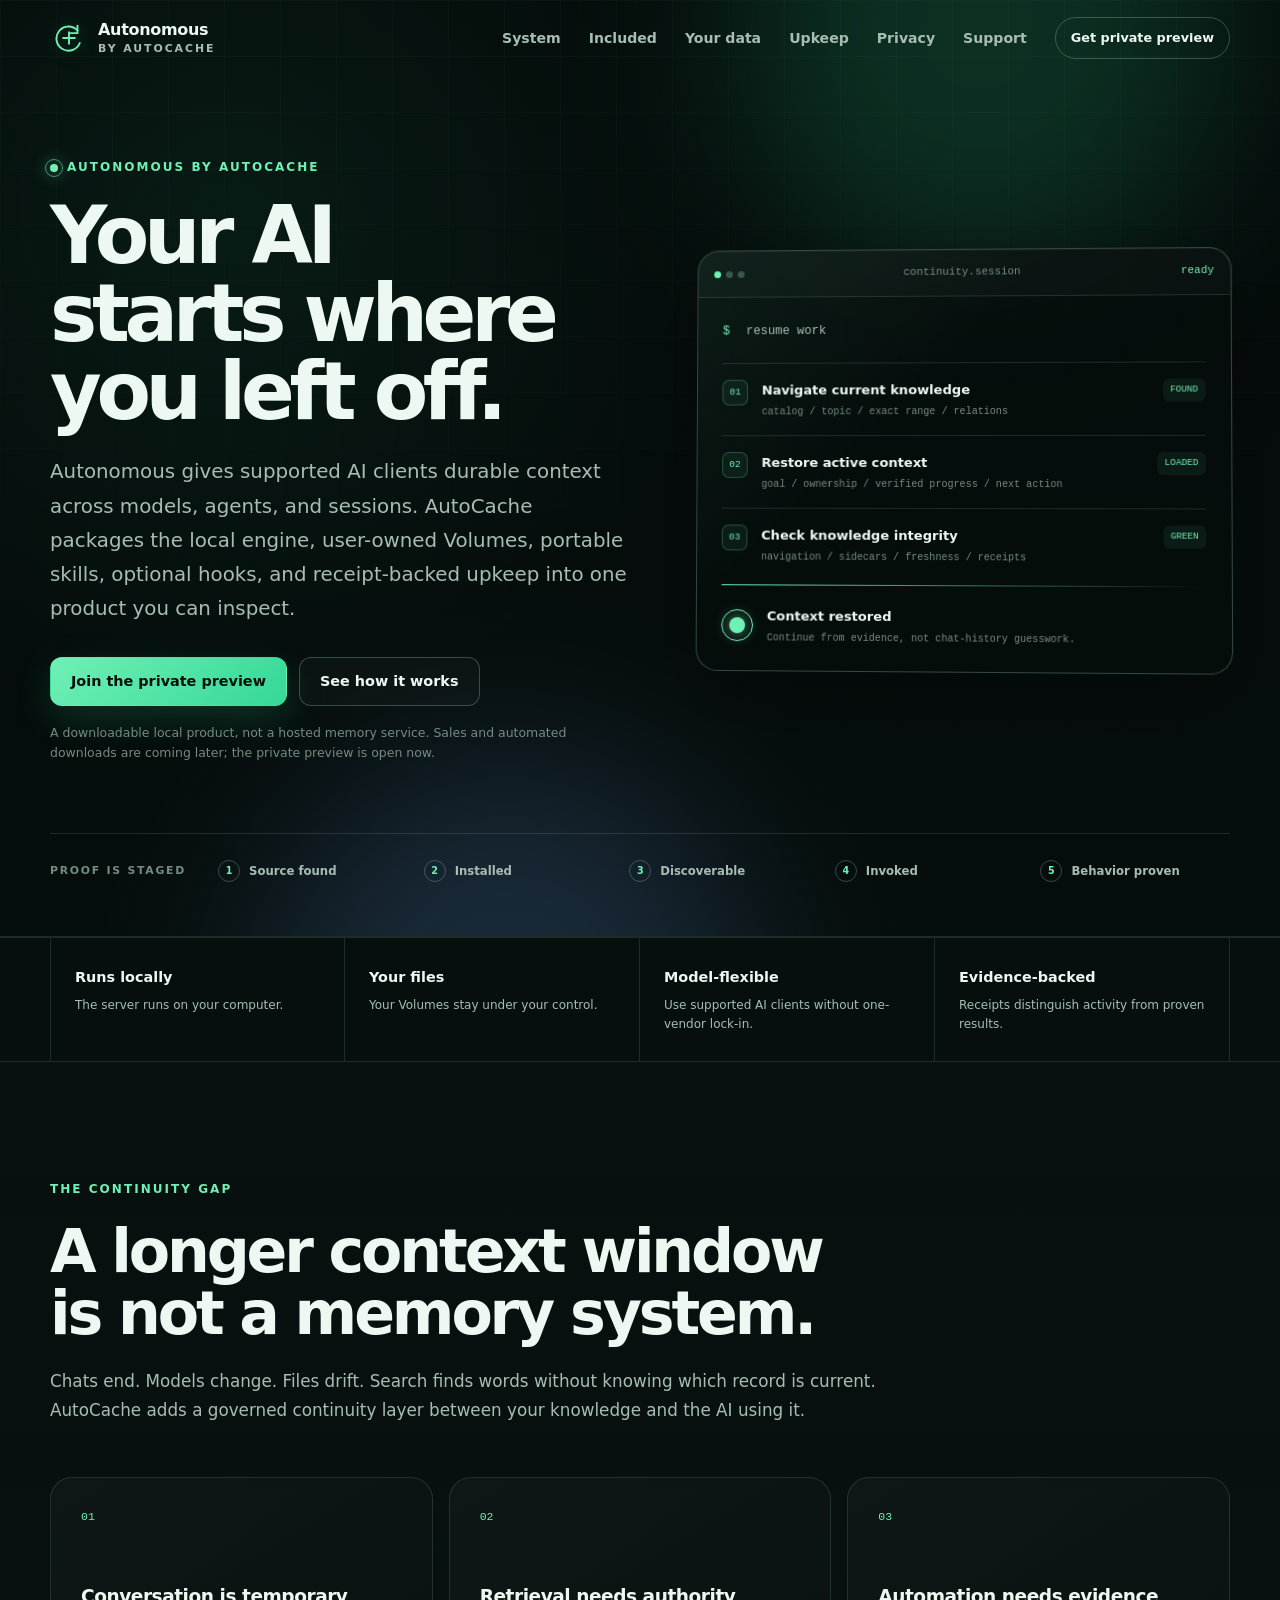
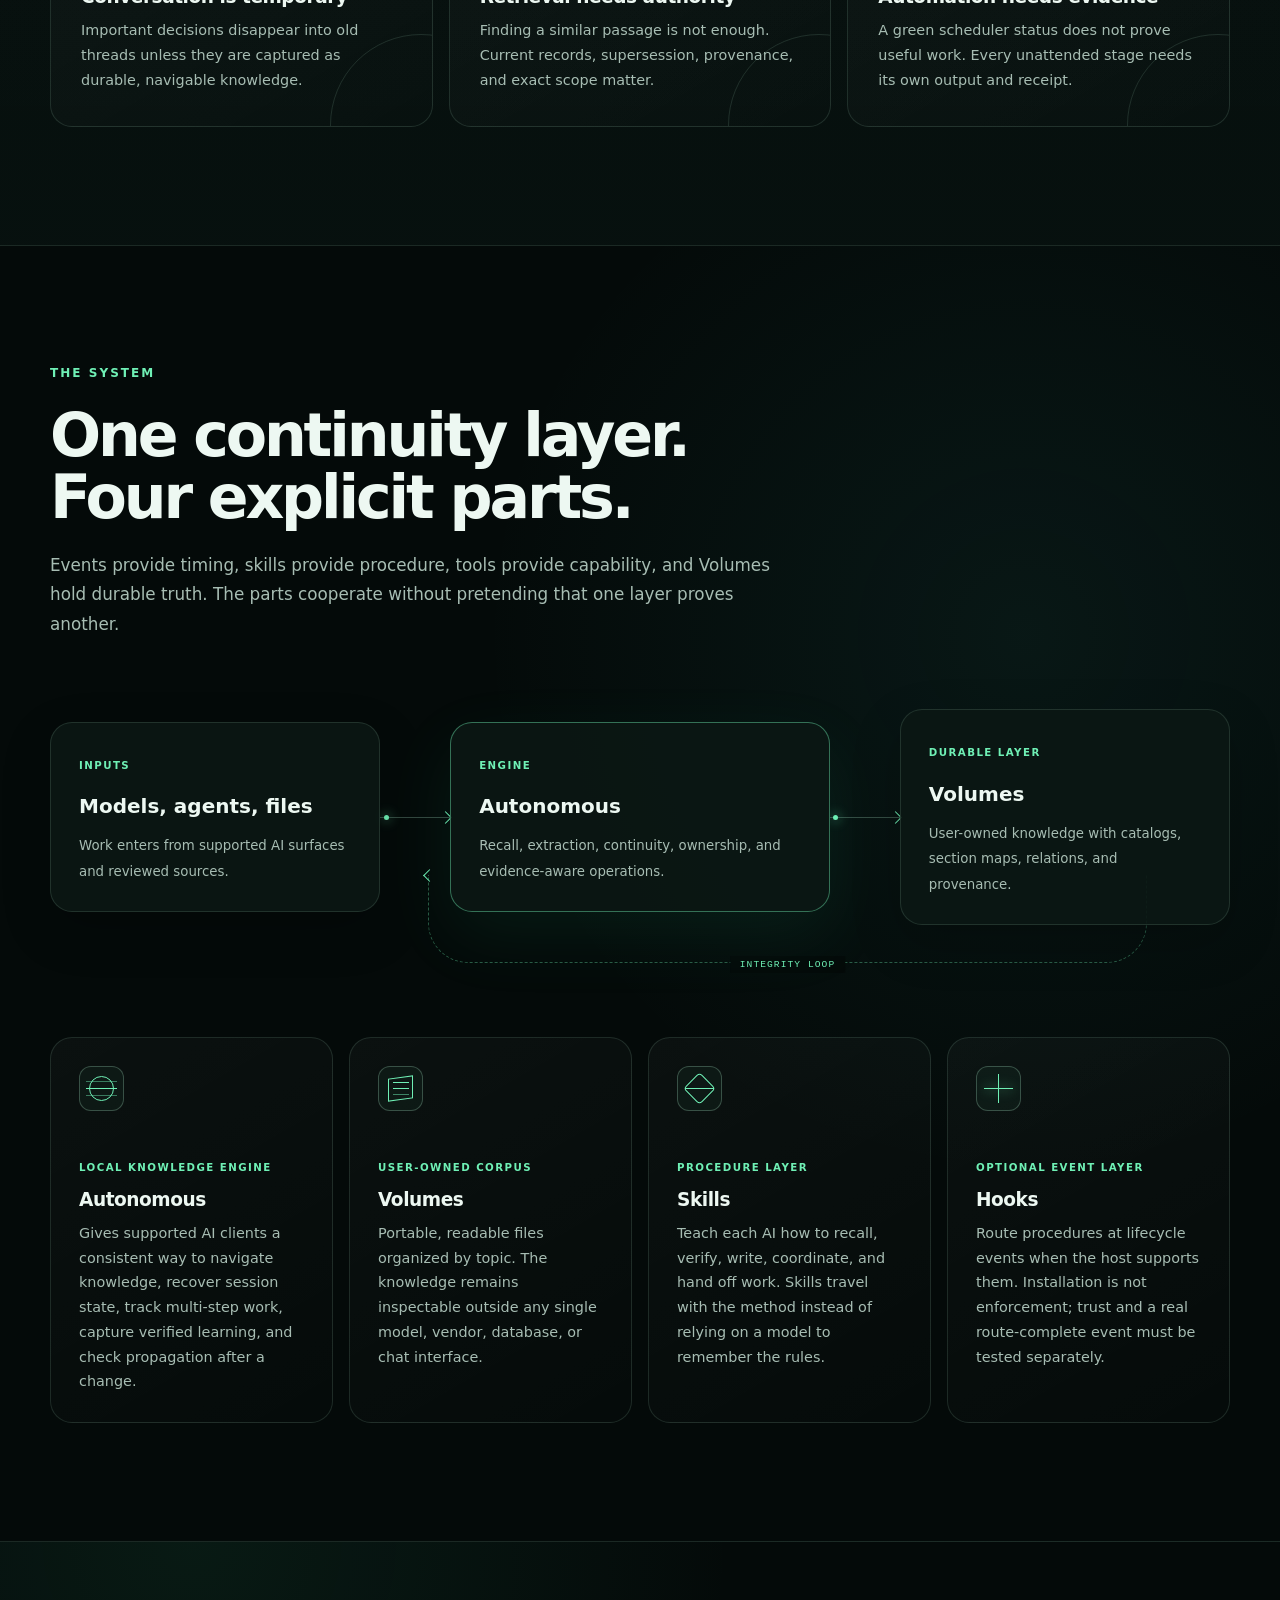
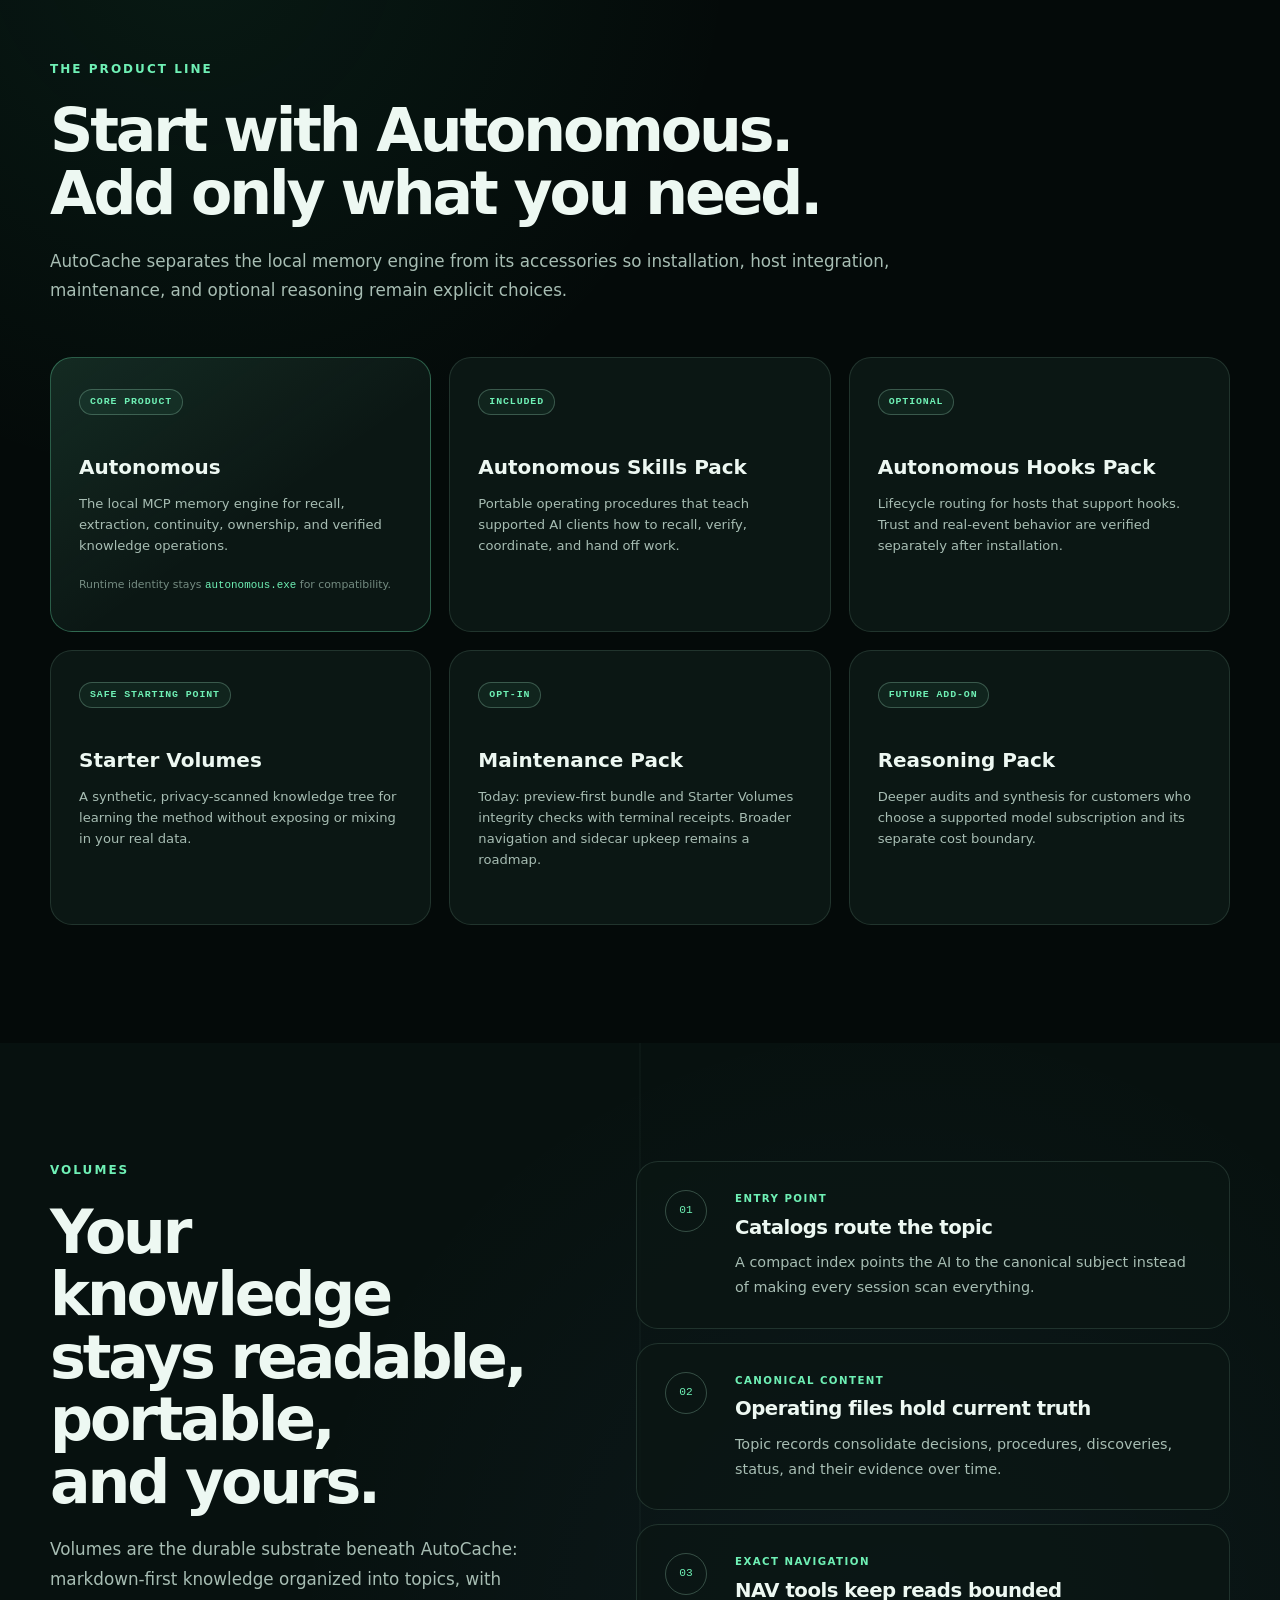
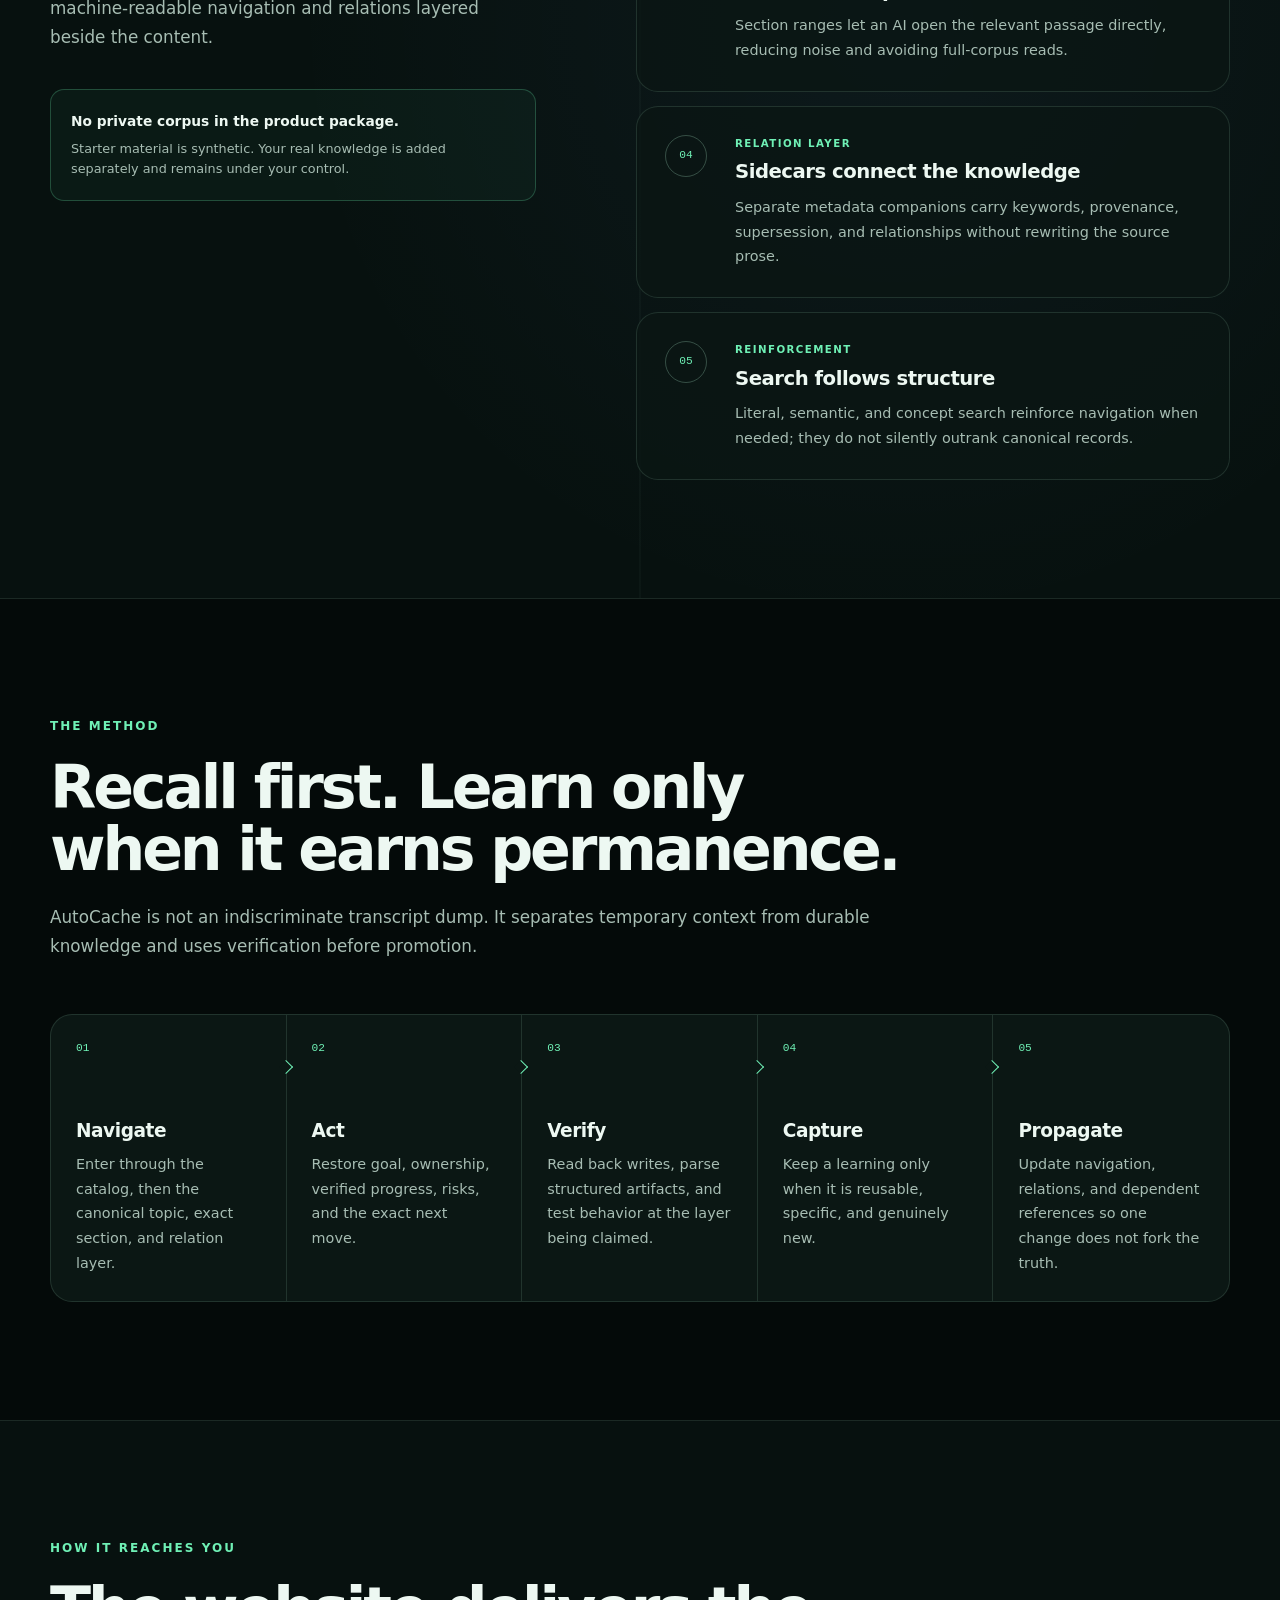
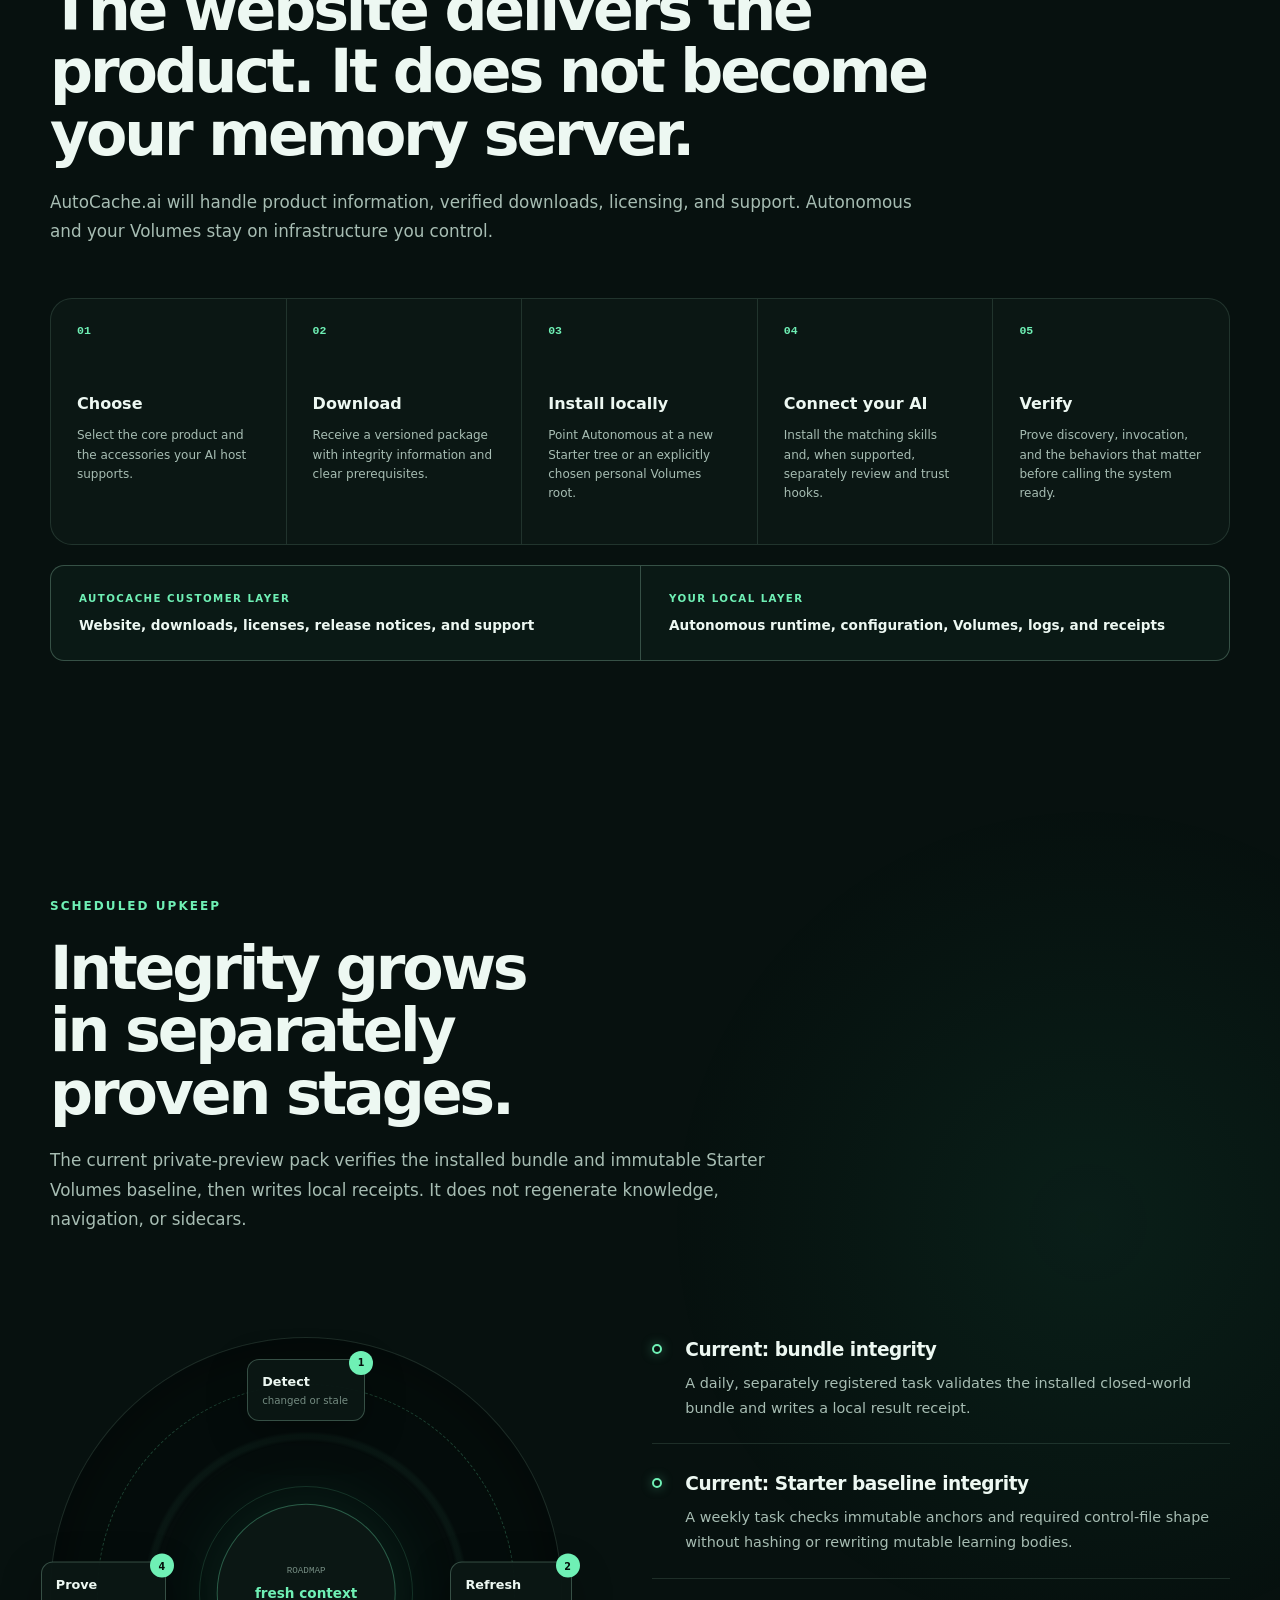
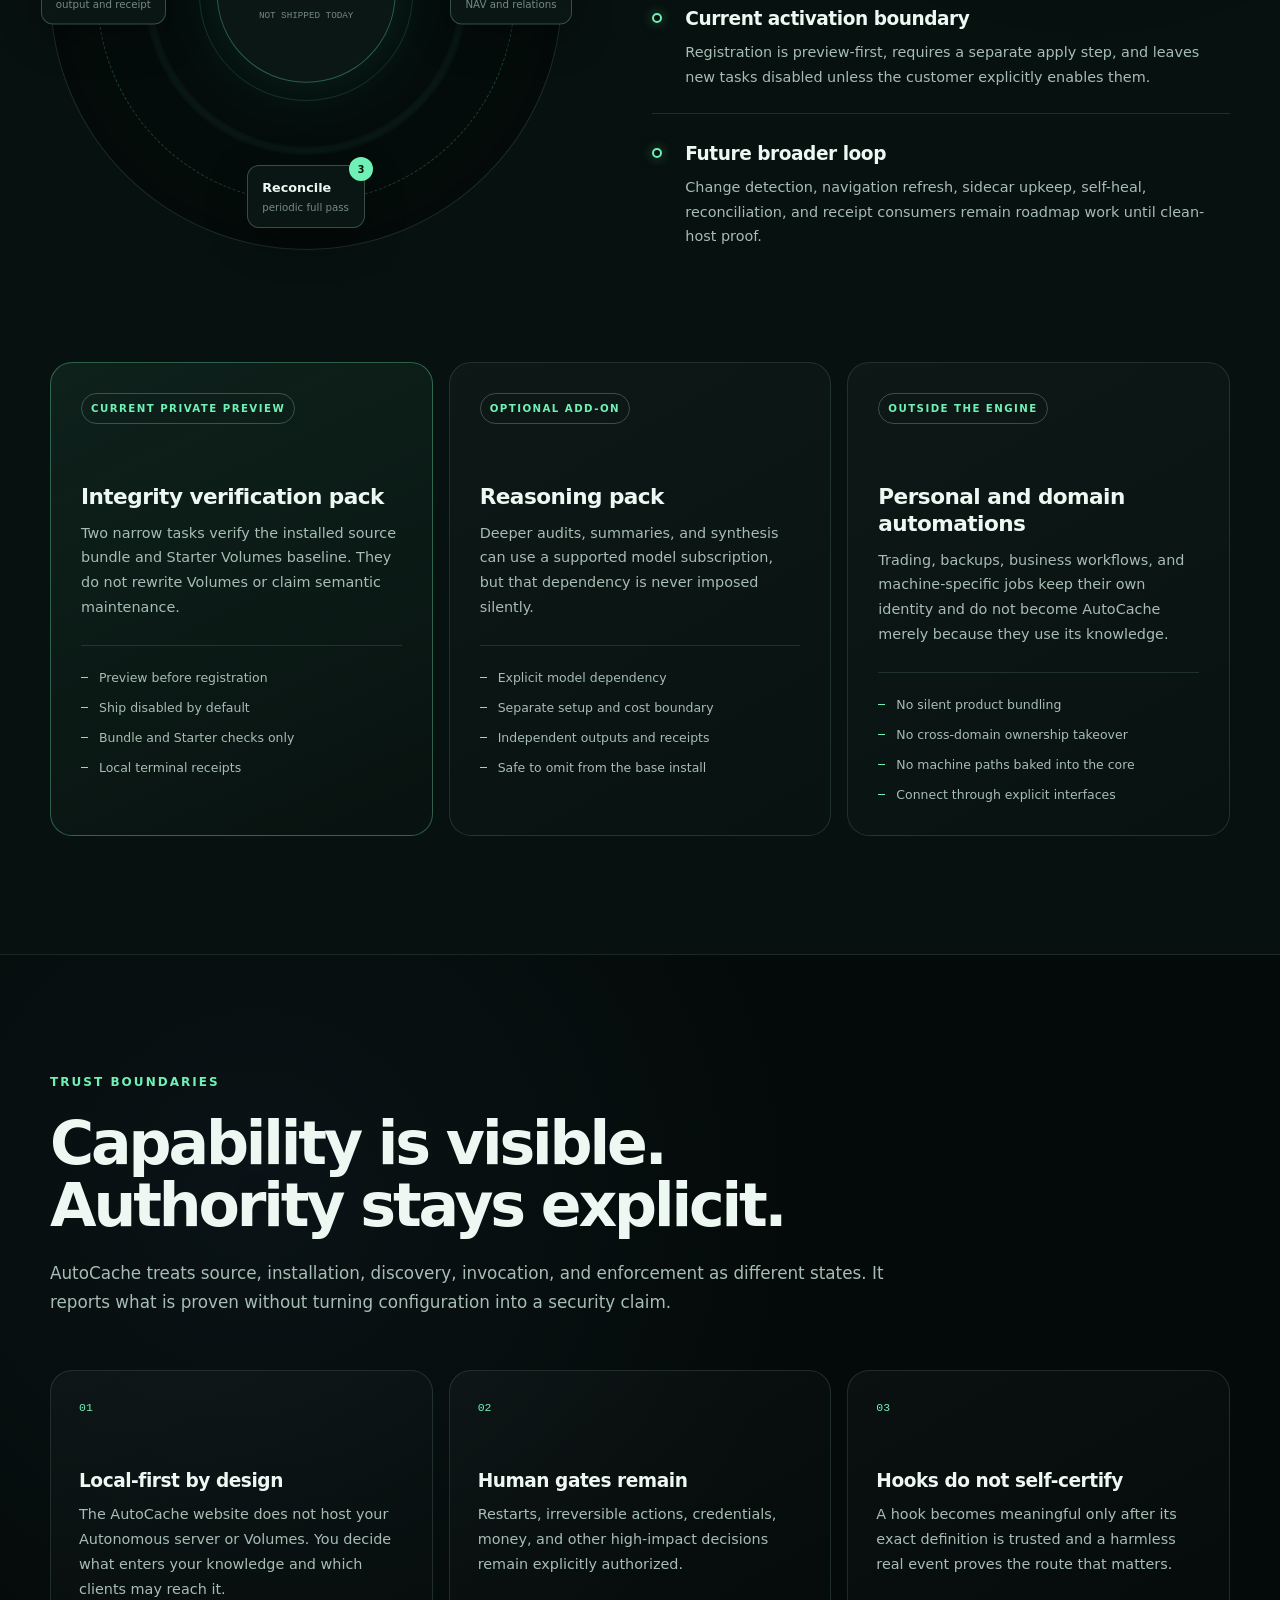
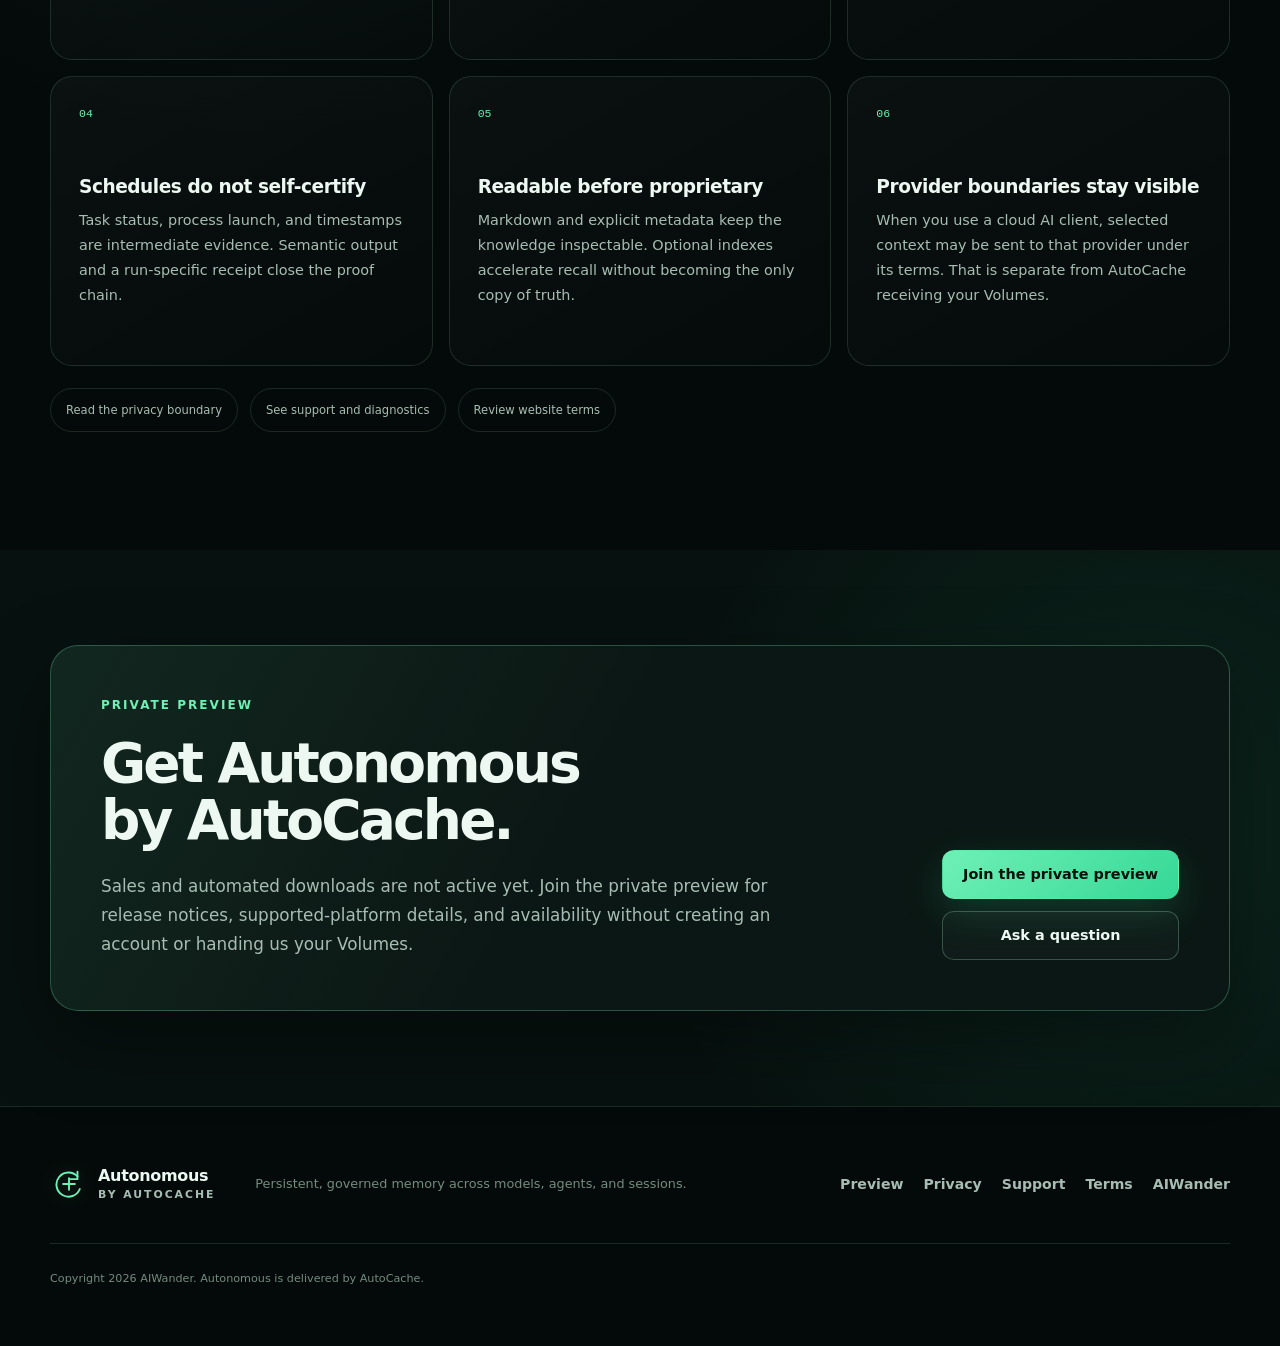
==== commit ac96d813: "docs: call navigation helpers NAV tools" ====
--- a/public/index.html
+++ b/public/index.html
@@ -322,7 +322,7 @@
             <span class="layer-number">03</span>
             <div>
               <span class="meta">Exact navigation</span>
-              <h3>NAV maps keep reads bounded</h3>
+              <h3>NAV tools keep reads bounded</h3>
               <p>Section ranges let an AI open the relevant passage directly, reducing noise and avoiding full-corpus reads.</p>
             </div>
           </article>
